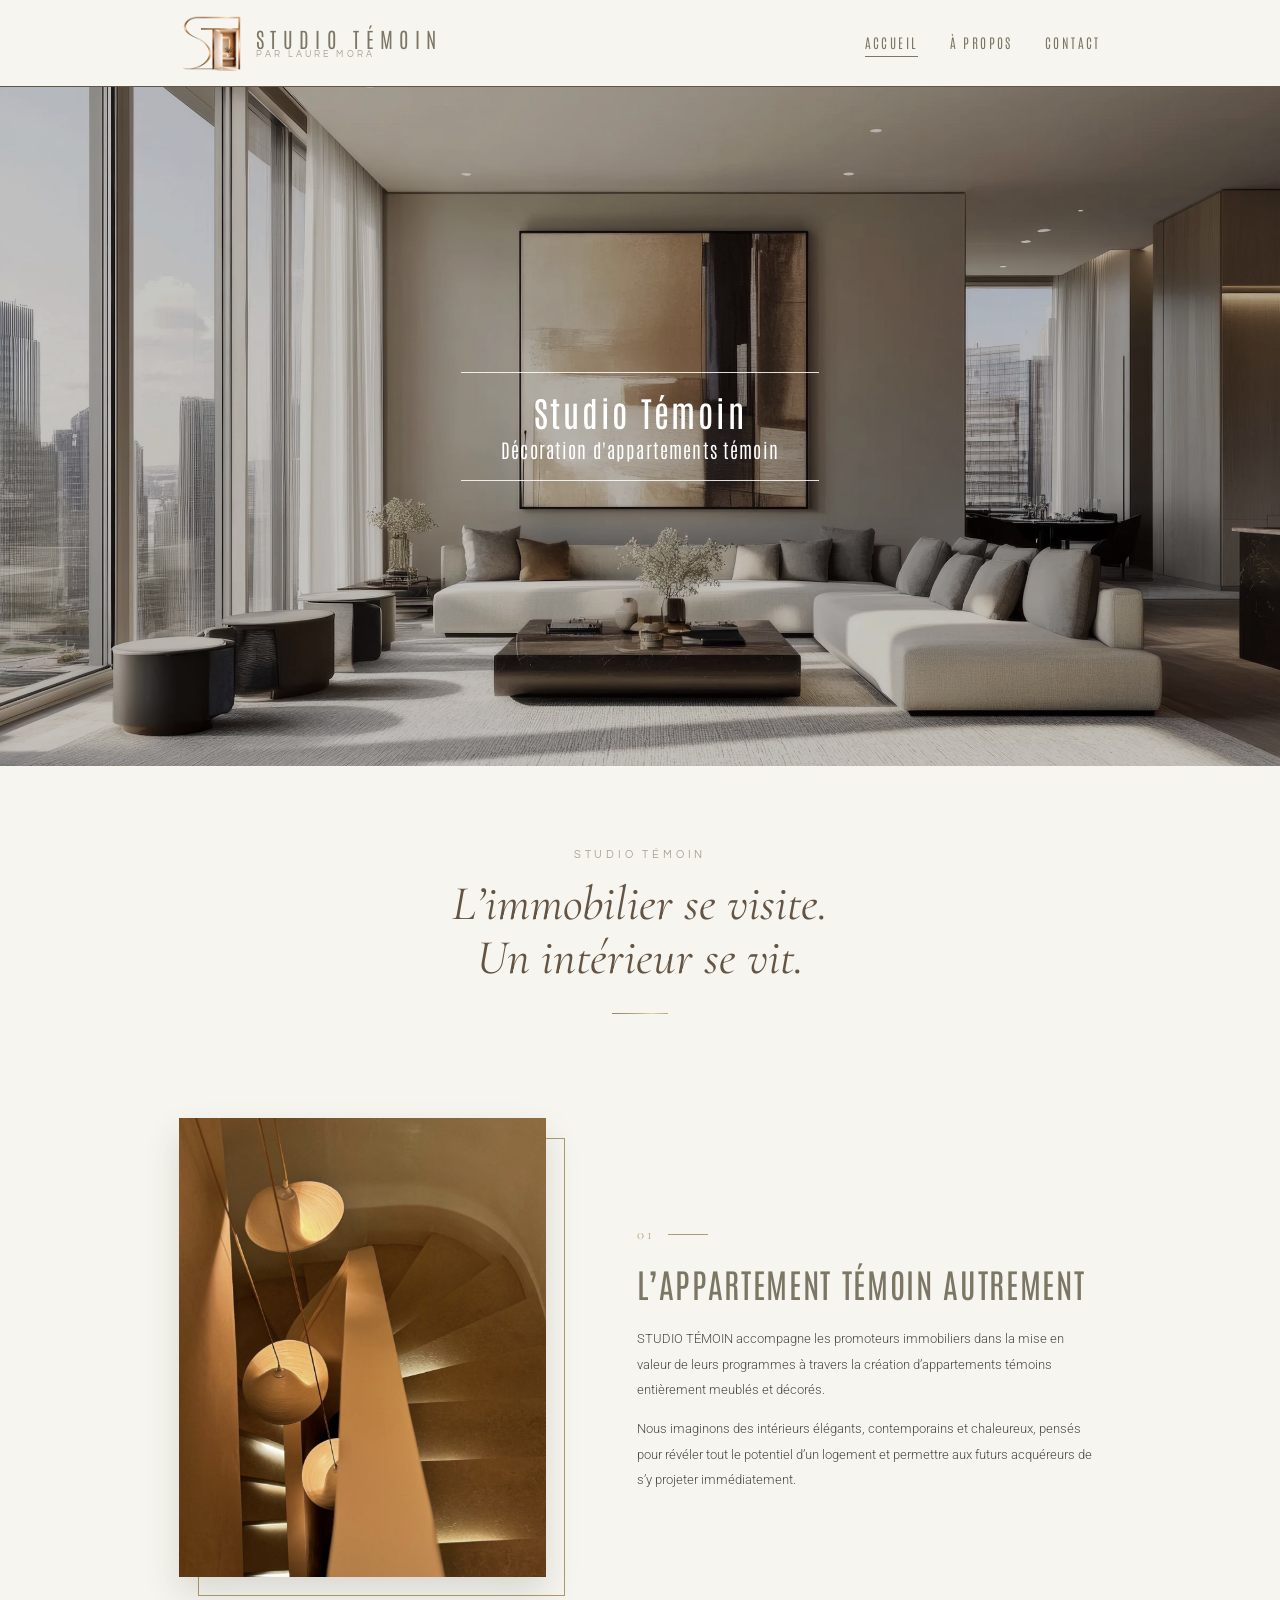
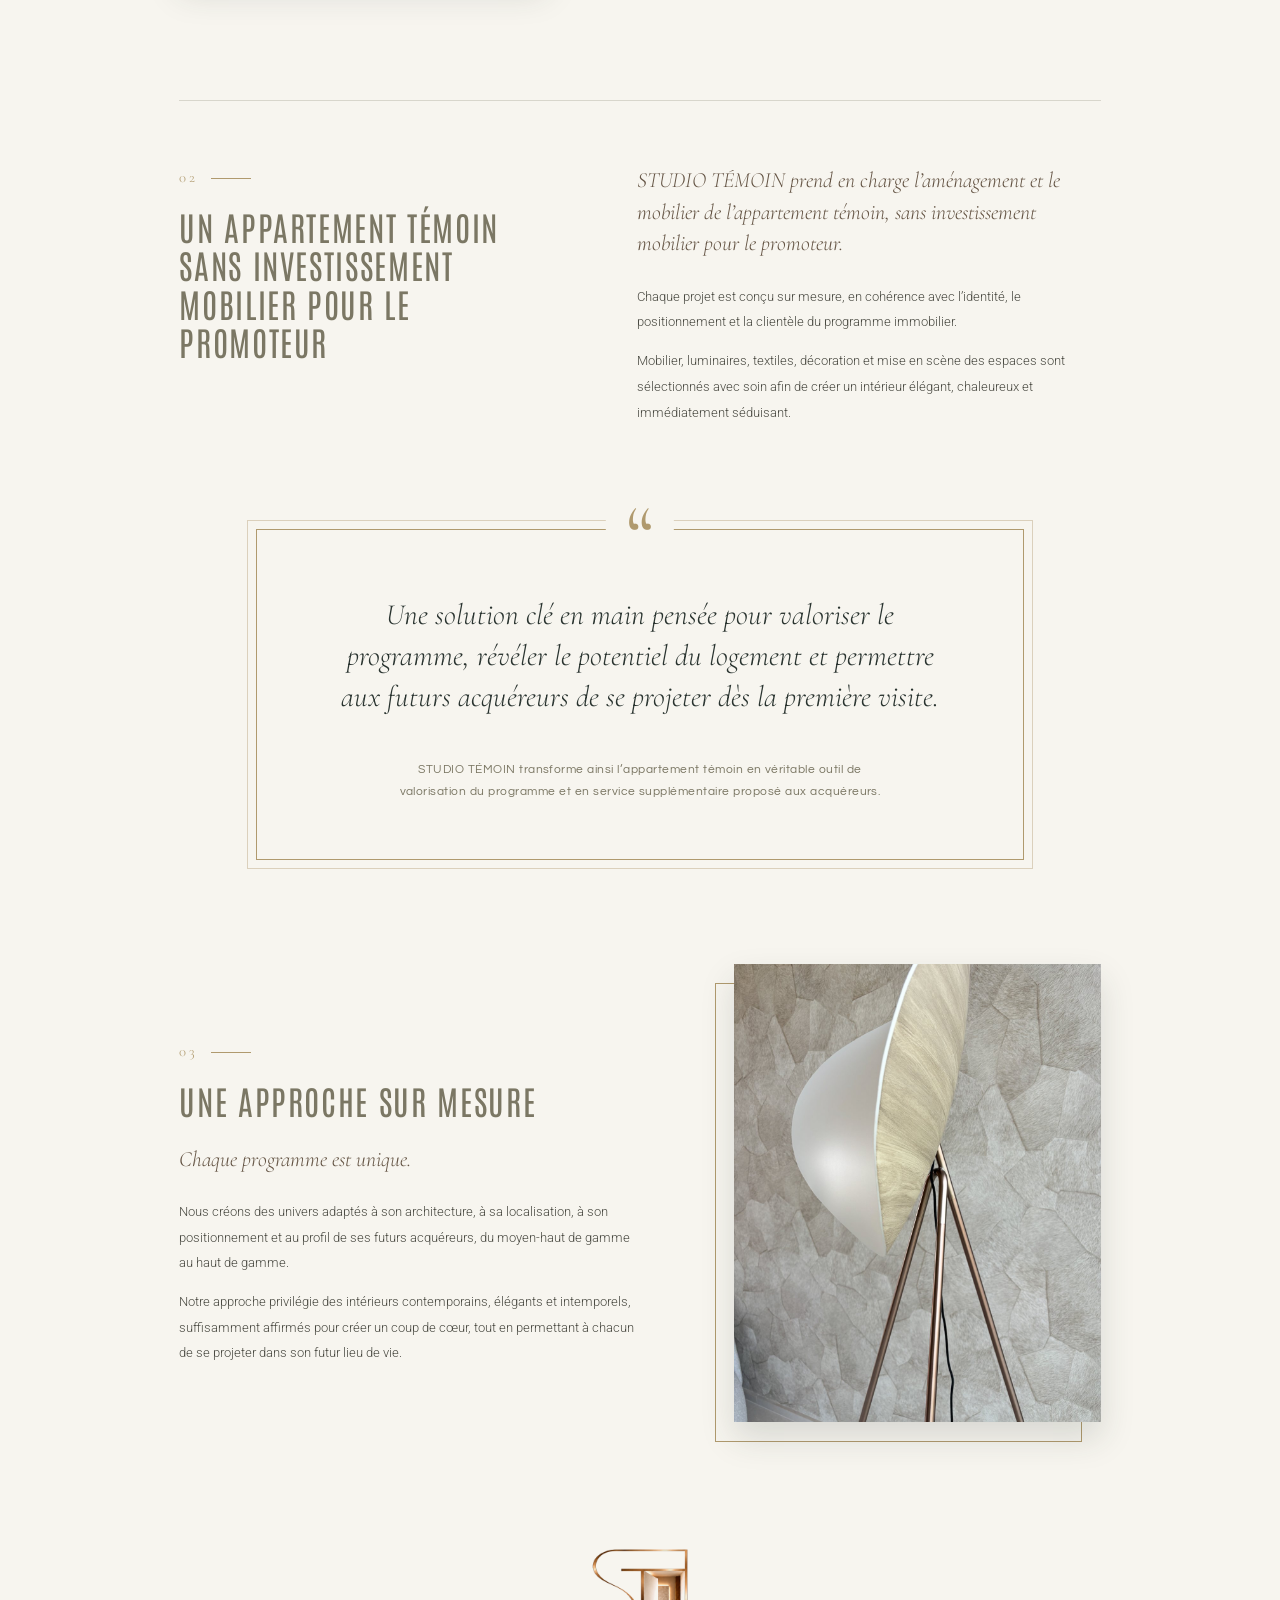
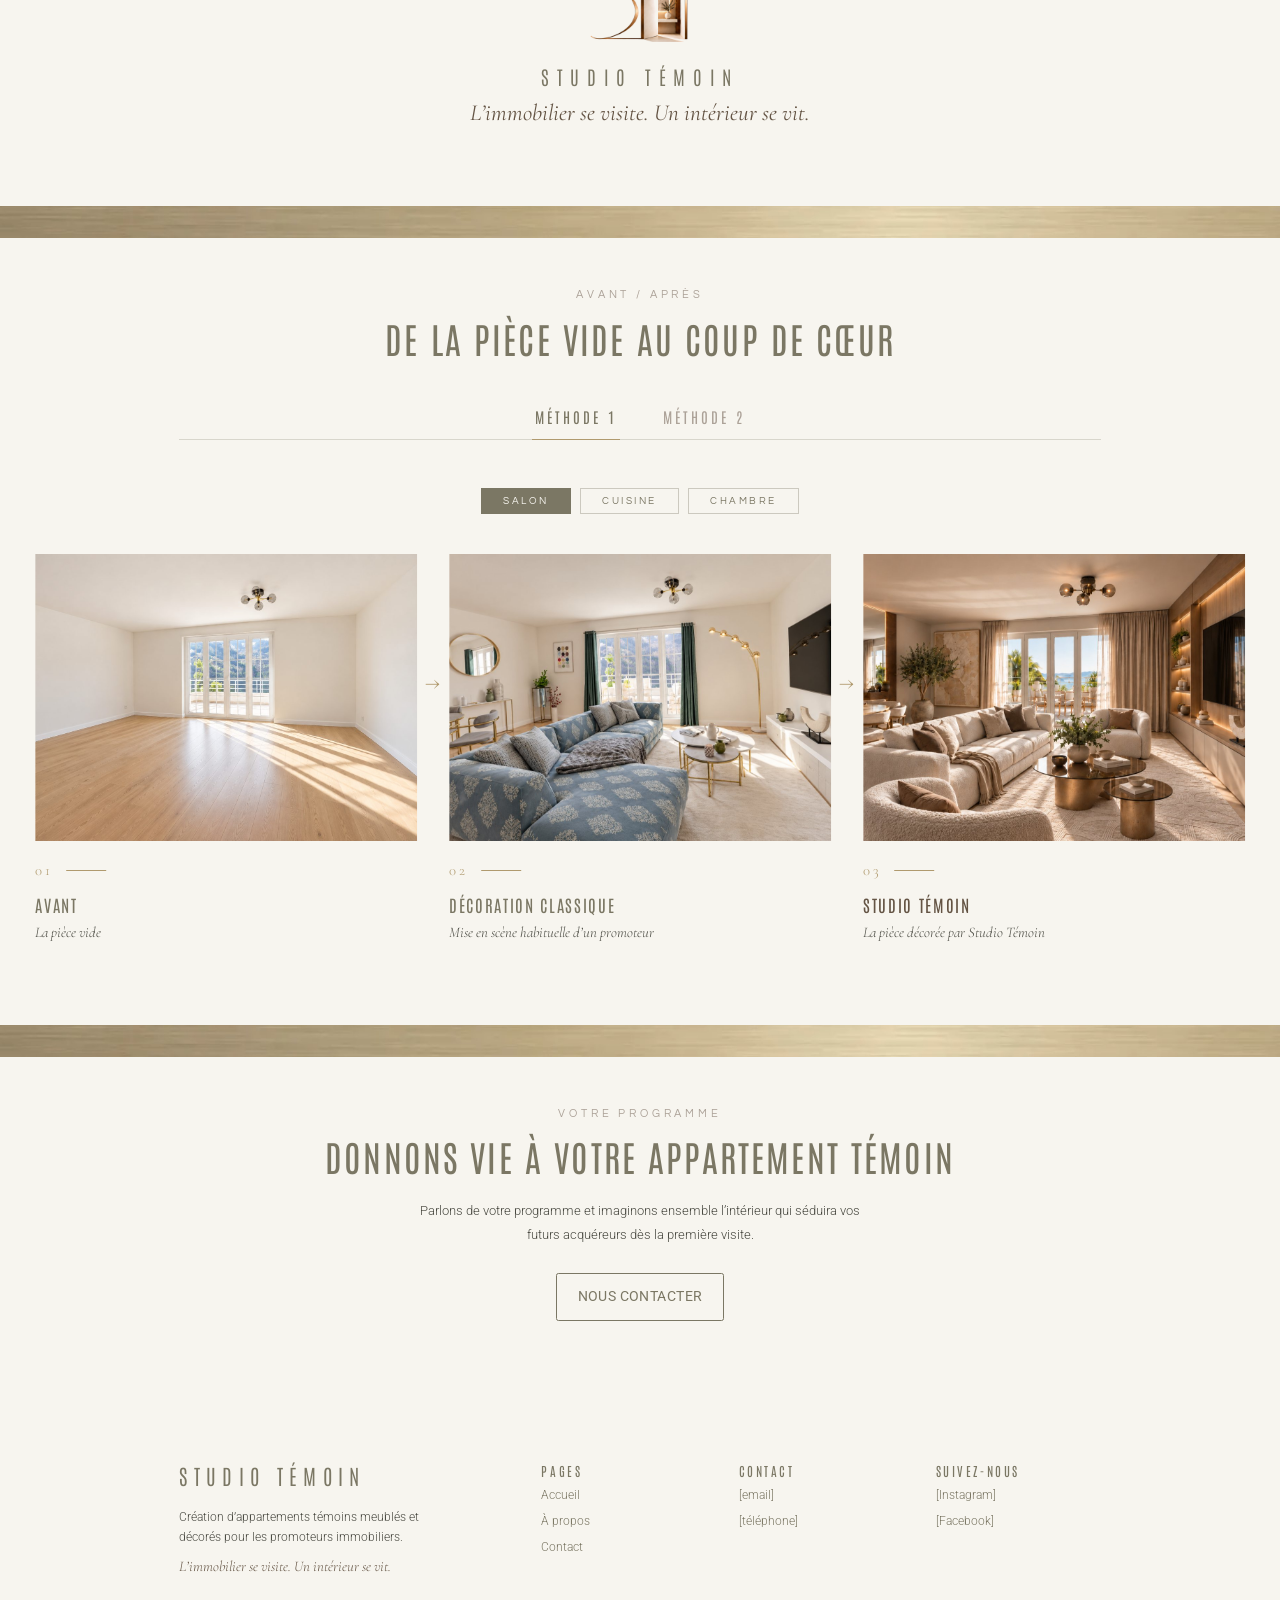
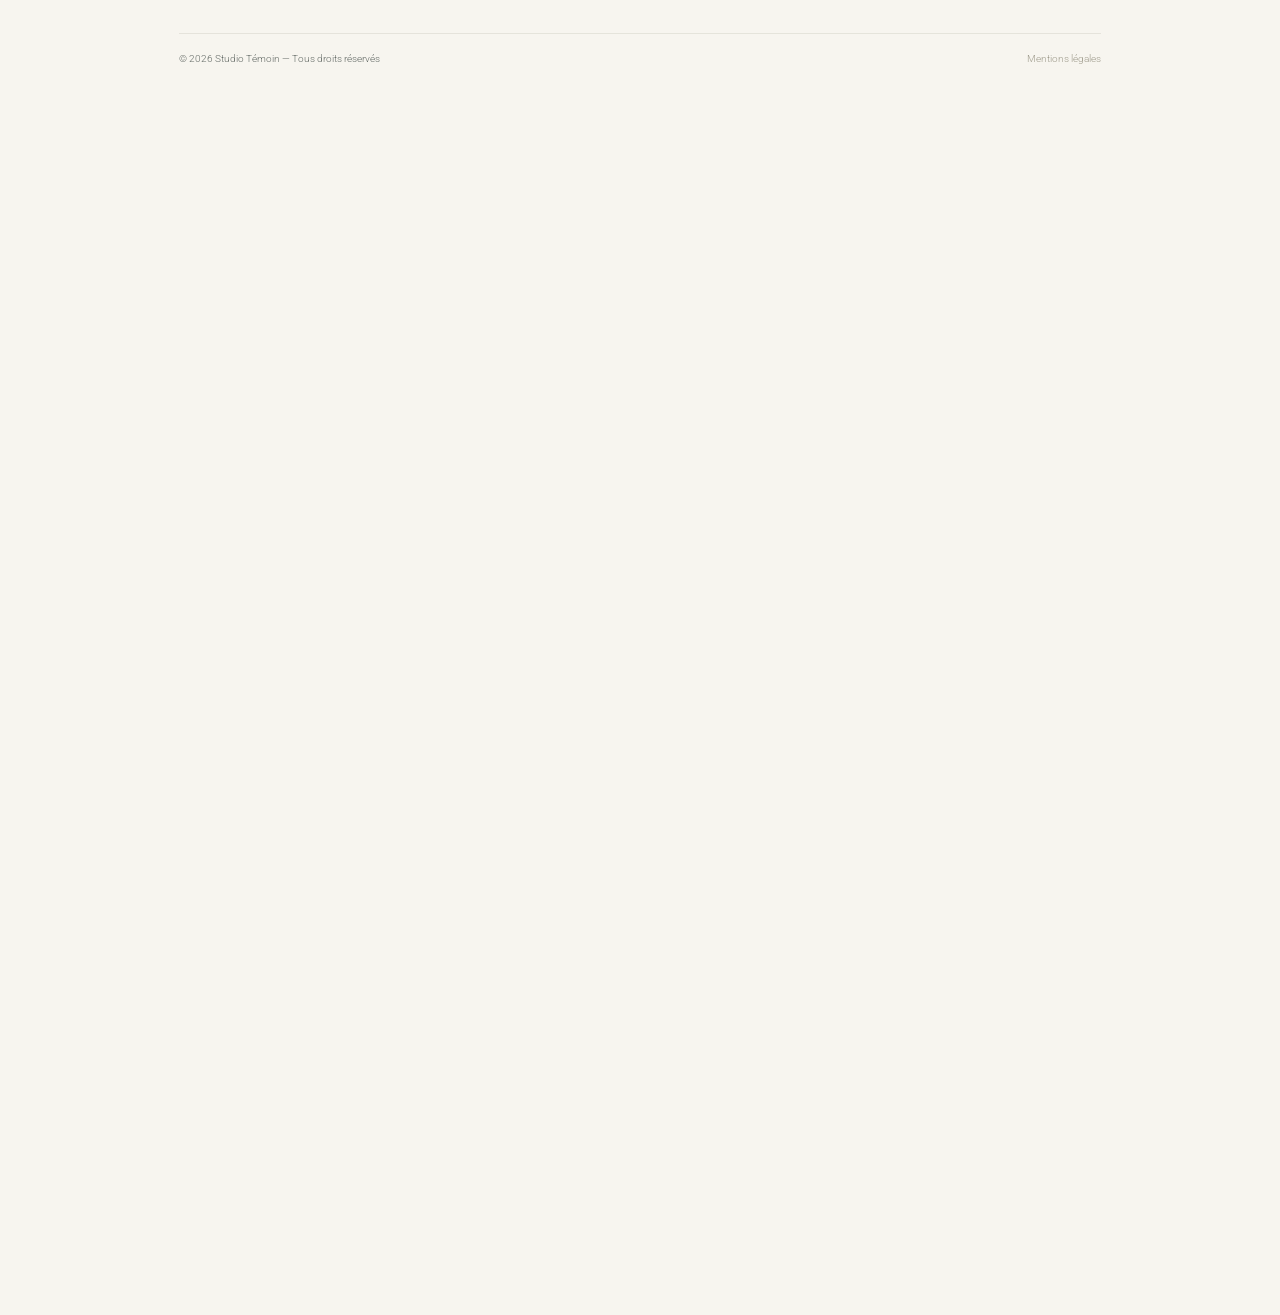
==== index.html @ 62a62058 "page accueil" ====
<!DOCTYPE html>
<html lang="fr">

<head>
  <meta charset="UTF-8">
  <meta name="viewport" content="width=device-width, initial-scale=1.0">
  <title>Studio Témoin</title>
  <meta name="description" content="[À compléter]">
  <link rel="preconnect" href="https://fonts.googleapis.com">
  <link rel="preconnect" href="https://fonts.gstatic.com" crossorigin>
  <link
    href="https://fonts.googleapis.com/css2?family=Antonio:wght@300;400;600&family=Cormorant+Garamond:ital,wght@0,400;0,500;1,400;1,500&family=Questrial&family=Roboto:wght@300;400;500&display=swap"
    rel="stylesheet">
  <link rel="icon" type="image/png" href="images/favicon.png">
  <link rel="stylesheet" href="css/style.css">
</head>

<body>

  <header class="site-header">
    <div class="container">
      <a href="index.html" class="logo">
        <img src="images/logo-monogramme.png" alt="" width="300" height="256">
        <span>Studio Témoin<small>par Laure Mora</small></span>
      </a>

      <button class="nav-toggle" aria-label="Ouvrir le menu" aria-expanded="false" aria-controls="nav">
        <span></span><span></span><span></span>
      </button>

      <nav class="nav" id="nav">
        <ul>
          <li><a href="index.html" aria-current="page">Accueil</a></li>
          <li><a href="a-propos.html">À propos</a></li>
          <li><a href="contact.html">Contact</a></li>
        </ul>
      </nav>
    </div>
  </header>

  <main>

    <!-- CARROUSEL -->
    <section class="slider" aria-label="Réalisations">
      <div class="slider-slides">
        <img class="slide is-active" src="images/carrousel-1.jpg" alt="">
        <img class="slide" src="images/carrousel-2.jpg" alt="">
        <img class="slide" src="images/carrousel-3.jpg" alt="">
      </div>
      <div class="slider-text">
        <h1>Studio Témoin</h1>
        <p>Décoration d'appartements témoin</p>
      </div>
    </section>

    <!-- PRÉSENTATION DU STUDIO -->
    <section class="section presentation">
      <div class="container">

        <!-- Ouverture -->
        <header class="pres-opening">
          <span class="eyebrow">Studio Témoin</span>
          <p class="pres-tagline">L’immobilier se visite.<br>Un intérieur se vit.</p>
          <span class="divider" aria-hidden="true"></span>
        </header>

        <!-- 01 -->
        <article class="pres-block pres-block--media">
          <figure class="framed">
            <img src="images/escalier.jpg" alt="Cage d’escalier aux suspensions lumineuses" width="1146" height="1540" loading="lazy">
          </figure>
          <div class="pres-text">
            <span class="pres-num">01</span>
            <h2>L’appartement témoin autrement</h2>
            <p>STUDIO TÉMOIN accompagne les promoteurs immobiliers dans la mise en valeur de leurs programmes à travers la création d’appartements témoins entièrement meublés et décorés.</p>
            <p>Nous imaginons des intérieurs élégants, contemporains et chaleureux, pensés pour révéler tout le potentiel d’un logement et permettre aux futurs acquéreurs de s’y projeter immédiatement.</p>
          </div>
        </article>

        <!-- 02 -->
        <article class="pres-block pres-block--ruled">
          <div class="pres-head">
            <span class="pres-num">02</span>
            <h2>Un appartement témoin sans investissement mobilier pour le promoteur</h2>
          </div>
          <div class="pres-text">
            <p class="pres-lead">STUDIO TÉMOIN prend en charge l’aménagement et le mobilier de l’appartement témoin, sans investissement mobilier pour le promoteur.</p>
            <p>Chaque projet est conçu sur mesure, en cohérence avec l’identité, le positionnement et la clientèle du programme immobilier.</p>
            <p>Mobilier, luminaires, textiles, décoration et mise en scène des espaces sont sélectionnés avec soin afin de créer un intérieur élégant, chaleureux et immédiatement séduisant.</p>
          </div>
        </article>

        <!-- Citation -->
        <blockquote class="pres-quote">
          <p class="pres-quote-main">Une solution clé en main pensée pour valoriser le programme, révéler le potentiel du logement et permettre aux futurs acquéreurs de se projeter dès la première visite.</p>
          <p class="pres-quote-sub">STUDIO TÉMOIN transforme ainsi l’appartement témoin en véritable outil de valorisation du programme et en service supplémentaire proposé aux acquéreurs.</p>
        </blockquote>

        <!-- 03 -->
        <article class="pres-block pres-block--media pres-block--reverse">
          <figure class="framed">
            <img src="images/lampadaire.jpg" alt="Lampadaire design devant un mur texturé" width="1156" height="1546" loading="lazy">
          </figure>
          <div class="pres-text">
            <span class="pres-num">03</span>
            <h2>Une approche sur mesure</h2>
            <p class="pres-lead">Chaque programme est unique.</p>
            <p>Nous créons des univers adaptés à son architecture, à sa localisation, à son positionnement et au profil de ses futurs acquéreurs, du moyen-haut de gamme au haut de gamme.</p>
            <p>Notre approche privilégie des intérieurs contemporains, élégants et intemporels, suffisamment affirmés pour créer un coup de cœur, tout en permettant à chacun de se projeter dans son futur lieu de vie.</p>
          </div>
        </article>

        <!-- Signature -->
        <footer class="pres-signature">
          <img src="images/logo-monogramme.png" alt="" width="300" height="256">
          <p class="pres-signature-name">Studio Témoin</p>
          <p class="pres-tagline pres-tagline--small">L’immobilier se visite. Un intérieur se vit.</p>
        </footer>

      </div>
    </section>

    <!-- AVANT / APRÈS — 2 méthodes à comparer (onglets temporaires) -->
    <section class="section">
      <div class="container">
        <div class="section-head">
          <span class="eyebrow">Avant / Après</span>
          <h2>De la pièce vide au coup de cœur</h2>
        </div>

        <div class="tabs" role="tablist" aria-label="Choix de la présentation">
          <button class="tab is-active" role="tab" id="tab-1" aria-controls="panel-1" aria-selected="true">Méthode 1</button>
          <button class="tab" role="tab" id="tab-2" aria-controls="panel-2" aria-selected="false" tabindex="-1">Méthode 2</button>
        </div>

        <div class="tab-panel" role="tabpanel" id="panel-1" aria-labelledby="tab-1">
          <div class="rooms" role="tablist" aria-label="Choix de la pièce">
            <button class="room is-active" role="tab" aria-selected="true" aria-controls="room-salon">Salon</button>
            <button class="room" role="tab" aria-selected="false" aria-controls="room-cuisine" tabindex="-1">Cuisine</button>
            <button class="room" role="tab" aria-selected="false" aria-controls="room-chambre" tabindex="-1">Chambre</button>
          </div>

          <div class="room-panel" role="tabpanel" id="room-salon">
            <div class="compare">
              <figure class="compare-step">
                <div class="compare-media">
                  <img src="images/salon-1-vide.jpg" alt="Salon — la pièce vide" loading="lazy">
                </div>
                <figcaption>
                  <span class="pres-num">01</span>
                  <strong>Avant</strong>
                  <span>La pièce vide</span>
                </figcaption>
              </figure>
              <figure class="compare-step">
                <div class="compare-media">
                  <img src="images/salon-2-promoteur.jpg" alt="Salon — mise en scène habituelle d’un promoteur" loading="lazy">
                </div>
                <figcaption>
                  <span class="pres-num">02</span>
                  <strong>Décoration classique</strong>
                  <span>Mise en scène habituelle d’un promoteur</span>
                </figcaption>
              </figure>
              <figure class="compare-step compare-step--highlight">
                <div class="compare-media">
                  <img src="images/salon-3-studio-temoin.jpg" alt="Salon — la pièce décorée par studio témoin" loading="lazy">
                </div>
                <figcaption>
                  <span class="pres-num">03</span>
                  <strong>Studio Témoin</strong>
                  <span>La pièce décorée par Studio Témoin</span>
                </figcaption>
              </figure>
            </div>
          </div>
          <div class="room-panel" role="tabpanel" id="room-cuisine" hidden>
            <div class="compare">
              <figure class="compare-step">
                <div class="compare-media">
                  <img src="images/cuisine-1-vide.jpg" alt="Cuisine — la pièce vide" loading="lazy">
                </div>
                <figcaption>
                  <span class="pres-num">01</span>
                  <strong>Avant</strong>
                  <span>La pièce vide</span>
                </figcaption>
              </figure>
              <figure class="compare-step">
                <div class="compare-media">
                  <img src="images/cuisine-2-promoteur.jpg" alt="Cuisine — mise en scène habituelle d’un promoteur" loading="lazy">
                </div>
                <figcaption>
                  <span class="pres-num">02</span>
                  <strong>Décoration classique</strong>
                  <span>Mise en scène habituelle d’un promoteur</span>
                </figcaption>
              </figure>
              <figure class="compare-step compare-step--highlight">
                <div class="compare-media">
                  <img src="images/cuisine-3-studio-temoin.jpg" alt="Cuisine — la pièce décorée par studio témoin" loading="lazy">
                </div>
                <figcaption>
                  <span class="pres-num">03</span>
                  <strong>Studio Témoin</strong>
                  <span>La pièce décorée par Studio Témoin</span>
                </figcaption>
              </figure>
            </div>
          </div>
          <div class="room-panel" role="tabpanel" id="room-chambre" hidden>
            <div class="compare compare--portrait">
              <figure class="compare-step">
                <div class="compare-media">
                  <img src="images/chambre-1-vide.jpg" alt="Chambre — la pièce vide" loading="lazy">
                </div>
                <figcaption>
                  <span class="pres-num">01</span>
                  <strong>Avant</strong>
                  <span>La pièce vide</span>
                </figcaption>
              </figure>
              <figure class="compare-step">
                <div class="compare-media">
                  <img src="images/chambre-2-promoteur.jpg" alt="Chambre — mise en scène habituelle d’un promoteur" loading="lazy">
                </div>
                <figcaption>
                  <span class="pres-num">02</span>
                  <strong>Décoration classique</strong>
                  <span>Mise en scène habituelle d’un promoteur</span>
                </figcaption>
              </figure>
              <figure class="compare-step compare-step--highlight">
                <div class="compare-media">
                  <img src="images/chambre-3-studio-temoin.jpg" alt="Chambre — la pièce décorée par studio témoin" loading="lazy">
                </div>
                <figcaption>
                  <span class="pres-num">03</span>
                  <strong>Studio Témoin</strong>
                  <span>La pièce décorée par Studio Témoin</span>
                </figcaption>
              </figure>
            </div>
          </div>
        </div>
        <div class="tab-panel" role="tabpanel" id="panel-2" aria-labelledby="tab-2" hidden>
          <div class="rooms" role="tablist" aria-label="Choix de la pièce">
            <button class="room is-active" role="tab" aria-selected="true" aria-controls="room2-salon">Salon</button>
            <button class="room" role="tab" aria-selected="false" aria-controls="room2-cuisine" tabindex="-1">Cuisine</button>
            <button class="room" role="tab" aria-selected="false" aria-controls="room2-chambre" tabindex="-1">Chambre</button>
          </div>

          <div class="room-panel" role="tabpanel" id="room2-salon">
            <div class="reveal" style="--pos: 100%">
              <img class="reveal-after" src="images/salon-3-studio-temoin.jpg" alt="Salon décoré par Studio Témoin" loading="lazy">
              <img class="reveal-before" src="images/salon-2-promoteur.jpg" alt="Salon en décoration classique de promoteur" loading="lazy">
              <span class="reveal-label reveal-label--before">Décoration classique</span>
              <span class="reveal-label reveal-label--after">Studio Témoin</span>
              <span class="reveal-handle" aria-hidden="true"></span>
              <input class="reveal-range" type="range" min="0" max="100" value="100" aria-label="Comparer la décoration classique et Studio Témoin (salon)">
            </div>
          </div>
          <div class="room-panel" role="tabpanel" id="room2-cuisine" hidden>
            <div class="reveal" style="--pos: 100%">
              <img class="reveal-after" src="images/cuisine-3-studio-temoin.jpg" alt="Cuisine décoré par Studio Témoin" loading="lazy">
              <img class="reveal-before" src="images/cuisine-2-promoteur.jpg" alt="Cuisine en décoration classique de promoteur" loading="lazy">
              <span class="reveal-label reveal-label--before">Décoration classique</span>
              <span class="reveal-label reveal-label--after">Studio Témoin</span>
              <span class="reveal-handle" aria-hidden="true"></span>
              <input class="reveal-range" type="range" min="0" max="100" value="100" aria-label="Comparer la décoration classique et Studio Témoin (cuisine)">
            </div>
          </div>
          <div class="room-panel" role="tabpanel" id="room2-chambre" hidden>
            <div class="reveal" style="--pos: 100%">
              <img class="reveal-after" src="images/chambre-3-studio-temoin.jpg" alt="Chambre décoré par Studio Témoin" loading="lazy">
              <img class="reveal-before" src="images/chambre-2-promoteur.jpg" alt="Chambre en décoration classique de promoteur" loading="lazy">
              <span class="reveal-label reveal-label--before">Décoration classique</span>
              <span class="reveal-label reveal-label--after">Studio Témoin</span>
              <span class="reveal-handle" aria-hidden="true"></span>
              <input class="reveal-range" type="range" min="0" max="100" value="100" aria-label="Comparer la décoration classique et Studio Témoin (chambre)">
            </div>
          </div>

          <p class="reveal-hint">Faites glisser pour comparer</p>
        </div>
      </div>
    </section>

    <!-- APPEL À L'ACTION -->
    <section class="section">
      <div class="container center">
        <span class="eyebrow">Votre programme</span>
        <h2>Donnons vie à votre appartement témoin</h2>
        <p class="cta-text">Parlons de votre programme et imaginons ensemble l’intérieur qui séduira vos futurs acquéreurs dès la première visite.</p>
        <a href="contact.html" class="btn-gold">Nous contacter</a>
      </div>
    </section>
  </main>

  <footer class="site-footer">
    <div class="container">
      <div class="footer-grid">
        <div>
          <a href="index.html" class="logo">Studio Témoin</a>
          <p class="footer-about">Création d’appartements témoins meublés et décorés pour les promoteurs immobiliers.</p>
          <p class="footer-tagline">L’immobilier se visite. Un intérieur se vit.</p>
        </div>
        <div>
          <h4>Pages</h4>
          <ul>
            <li><a href="index.html">Accueil</a></li>
            <li><a href="a-propos.html">À propos</a></li>
            <li><a href="contact.html">Contact</a></li>
          </ul>
        </div>
        <div>
          <h4>Contact</h4>
          <ul>
            <li><a href="mailto:contact@exemple.fr">[email]</a></li>
            <li><a href="tel:+33600000000">[téléphone]</a></li>
          </ul>
        </div>
        <div>
          <h4>Suivez-nous</h4>
          <ul>
            <li><a href="#">[Instagram]</a></li>
            <li><a href="#">[Facebook]</a></li>
          </ul>
        </div>
      </div>
      <div class="footer-bottom">
        <span>© <span id="year"></span> Studio Témoin — Tous droits réservés</span>
        <a href="#">Mentions légales</a>
      </div>
    </div>
  </footer>

  <script src="js/main.js"></script>
</body>

</html>
---- css/style.css ----
/* ==========================================================================
   Studio Témoin — feuille de style principale
   Palette et typographies inspirées de lauremora.fr
   ========================================================================== */

:root {
  /* Couleurs */
  --olive: #7B7764;        /* couleur principale (titres, boutons, liens) */
  --olive-light: #ACA298;  /* textes secondaires */
  --brown: #645444;        /* accent chaud */
  --dark: #29332F;         /* textes foncés / footer */
  --cream: #F7F5EF;        /* fond de tout le site */
  --cream-light: #FBF9ED;  /* textes sur fond foncé */
  --gold: #B09A6E;         /* or des filets et numéros */
  --white: #FFFFFF;

  /* Typographies */
  --font-title: "Antonio", sans-serif;
  --font-accent: "Questrial", sans-serif;
  --font-serif: "Cormorant Garamond", serif;
  --font-text: "Roboto", sans-serif;

  /* Mise en page */
  --container: 1200px;
  --gutter: 24px;
  --header-h: 108px;
  --section-pad: 100px;

  /* Bande or de séparation entre les parties */
  --band-h: 40px;
  --line: #615546;         /* trait fin sous le header */
  --band: url("../images/bande-or.jpg");
}

*,
*::before,
*::after { box-sizing: border-box; }

/* Tout le site est affiché à 80 % sur ordinateur (comme un zoom navigateur à 80 %).
   Les unités vw/vh sont divisées par --zoom pour rester calées sur la vraie taille de l'écran. */
:root { --zoom: .8; }
@media (max-width: 900px) { :root { --zoom: 1; } }

html { zoom: var(--zoom); scroll-behavior: smooth; overflow-x: clip; }

body {
  margin: 0;
  background: var(--cream);
  color: var(--dark);
  font-family: var(--font-text);
  font-weight: 300;
  font-size: 1rem;
  line-height: 1.7;
}

img { max-width: 100%; display: block; }

a { color: var(--olive); text-decoration: none; transition: color .2s; }
a:hover { color: var(--brown); }

h1, h2, h3, h4 {
  font-family: var(--font-title);
  font-weight: 400;
  text-transform: uppercase;
  color: var(--olive);
  line-height: 1.15;
  margin: 0 0 .6em;
}
h1 { font-size: clamp(2.4rem, calc(6vw / var(--zoom)), 4.5rem); letter-spacing: .12em; }
h2 { font-size: clamp(1.8rem, calc(4vw / var(--zoom)), 2.8rem); letter-spacing: .06em; }
h3 { font-size: 1.4rem; letter-spacing: .05em; }

p { margin: 0 0 1em; }

.container {
  width: 100%;
  max-width: var(--container);
  margin: 0 auto;
  padding: 0 var(--gutter);
}

/* Petit sur-titre en capitales espacées */
.eyebrow {
  display: block;
  font-family: var(--font-accent);
  font-size: .85rem;
  text-transform: uppercase;
  letter-spacing: .35em;
  color: var(--olive-light);
  margin-bottom: 1rem;
}

/* Emplacement à remplir */
.placeholder {
  color: var(--olive-light);
  font-style: italic;
}

/* ---------- Boutons ---------- */
.btn {
  display: inline-block;
  padding: 14px 34px;
  border: 1px solid var(--olive);
  background: var(--olive);
  color: var(--cream);
  font-family: var(--font-title);
  font-size: .95rem;
  text-transform: uppercase;
  letter-spacing: .2em;
  cursor: pointer;
  transition: background .25s, color .25s;
}
.btn:hover { background: transparent; color: var(--olive); }

.btn--outline { background: transparent; color: var(--olive); }
.btn--outline:hover { background: var(--olive); color: var(--cream); }

/* Bouton contour → or brossé au survol (texture qui glisse vers la droite) */
.btn-gold {
  position: relative;
  display: inline-block;
  overflow: hidden;
  isolation: isolate;
  padding: 14px 26px;
  border: 1px solid var(--olive);
  border-radius: 3px;
  font-family: var(--font-text);
  font-weight: 400;
  font-size: 1.1rem;
  text-transform: uppercase;
  letter-spacing: .03em;
  color: var(--olive);
  transition: color .6s ease, border-color .6s ease;
}
.btn-gold::before {
  content: "";
  position: absolute;
  inset: 0;
  z-index: -1;
  background: var(--band) 0% 50% / 250% 100% no-repeat;
  opacity: 0;
  transition: opacity .6s ease, background-position 1.4s ease;
}
.btn-gold:hover,
.btn-gold:focus-visible {
  color: var(--white);
  border-color: transparent;
}
.btn-gold:hover::before,
.btn-gold:focus-visible::before {
  opacity: 1;
  background-position: 45% 50%;
}

/* ---------- En-tête ---------- */
.site-header {
  position: sticky;
  top: 0;
  z-index: 100;
  background: var(--cream);
  border-bottom: 1px solid var(--line);
}
.site-header .container {
  height: var(--header-h);
  display: flex;
  align-items: center;
  justify-content: space-between;
}

.logo {
  font-family: var(--font-title);
  font-size: 1.65rem;
  text-transform: uppercase;
  letter-spacing: .3em;
  color: var(--olive);
  line-height: 1.1;
}
.logo small {
  display: block;
  font-family: var(--font-accent);
  font-size: .68rem;
  letter-spacing: .35em;
  color: var(--olive-light);
}

.site-header .logo {
  display: flex;
  align-items: center;
  gap: 14px;
}
.site-header .logo img {
  height: 70px;
  width: auto;
}

.nav ul {
  display: flex;
  gap: 40px;
  list-style: none;
  margin: 0;
  padding: 0;
}
.nav a {
  font-family: var(--font-title);
  font-size: 1.05rem;
  text-transform: uppercase;
  letter-spacing: .18em;
  color: var(--olive);
  padding: 6px 0;
  border-bottom: 1px solid transparent;
}
.nav a:hover,
.nav a[aria-current="page"] { border-bottom-color: var(--olive); }

.nav-toggle {
  display: none;
  background: none;
  border: 0;
  padding: 8px;
  cursor: pointer;
}
.nav-toggle span {
  display: block;
  width: 26px;
  height: 1px;
  background: var(--olive);
  margin: 7px 0;
  transition: transform .25s, opacity .25s;
}

/* ---------- Sections ---------- */
.section { padding: var(--section-pad) 0; }

/* Bande or entre les parties (la première est séparée du header par un trait fin) */
main > section + section {
  background: var(--band) top / 100% var(--band-h) no-repeat;
  padding-top: calc(var(--section-pad) + var(--band-h));
}
/* Pas de bande or juste sous le carrousel */
main > .slider + section {
  background: none;
  padding-top: var(--section-pad);
}

.section-head {
  text-align: center;
  max-width: 720px;
  margin: 0 auto 60px;
}

/* Bandeau d'en-tête de page (hero) */
.hero {
  min-height: calc(calc(90vh / var(--zoom)) - var(--header-h));
  display: flex;
  align-items: center;
  text-align: center;
  position: relative;
}
.hero--small { min-height: calc(40vh / var(--zoom)); }
.hero .container { position: relative; }
.hero p { max-width: 640px; margin: 0 auto 2rem; }

/* Carrousel plein écran (page d'accueil) */
.slider {
  position: relative;
  /* ~53 % de la largeur, comme lauremora.fr, sans jamais remplir tout l'écran */
  height: min(calc(53vw / var(--zoom)), calc(calc(100vh / var(--zoom)) - var(--header-h) - 60px));
  min-height: 420px;
  overflow: hidden;
  display: flex;
  align-items: center;
  justify-content: center;
}
.slider-slides { position: absolute; inset: 0; }
.slide {
  position: absolute;
  inset: 0;
  width: 100%;
  height: 100%;
  object-fit: cover;
  opacity: 0;
  transition: opacity 1.5s ease-in-out;
}
.slide.is-active { opacity: 1; }
/* Léger voile pour garder le texte blanc lisible sur les photos claires */
.slider::after {
  content: "";
  position: absolute;
  inset: 0;
  background: rgba(0, 0, 0, .22);
}

.slider-text {
  position: relative;
  z-index: 1;
  text-align: center;
  color: var(--white);
  padding: 24px 50px;
  border-top: 1px solid rgba(255, 255, 255, .85);
  border-bottom: 1px solid rgba(255, 255, 255, .85);
  max-width: calc(100% - 2 * var(--gutter));
}
.slider-text h1 {
  font-family: var(--font-title);
  font-size: clamp(1.8rem, calc(3.4vw / var(--zoom)), 2.7rem);
  text-transform: none;
  letter-spacing: .08em;
  line-height: 1.1;
  color: var(--white);
  margin: 0 0 .2em;
}
.slider-text p {
  font-family: var(--font-title);
  font-size: clamp(1rem, calc(1.8vw / var(--zoom)), 1.5rem);
  letter-spacing: .06em;
  line-height: 1.2;
  margin: 0;
}

/* Zone image à remplacer */
.img-placeholder {
  background: var(--olive-light);
  opacity: .35;
  aspect-ratio: 4 / 5;
  width: 100%;
}

/* Deux colonnes texte / image */
.split {
  display: grid;
  grid-template-columns: 1fr 1fr;
  gap: 80px;
  align-items: center;
}
.split--reverse > :first-child { order: 2; }

/* Grille de cartes */
.grid-3 {
  display: grid;
  grid-template-columns: repeat(3, 1fr);
  gap: 40px;
}
.card { text-align: center; }
.card .img-placeholder { aspect-ratio: 3 / 4; margin-bottom: 24px; }

.center { text-align: center; }
.cta-text {
  max-width: 560px;
  margin: 0 auto 2rem;
  font-size: 1.05rem;
  line-height: 1.8;
  color: #4a4a42;
}
.mt { margin-top: 50px; }

/* ---------- Présentation du studio (accueil) ---------- */
.presentation .container > * + * { margin-top: 130px; }

/* Petit trait or décoratif */
.divider {
  display: block;
  width: 70px;
  height: 2px;
  margin: 36px auto 0;
  background: var(--band) center / cover;
}

.pres-opening { text-align: center; }
.pres-tagline {
  font-family: var(--font-serif);
  font-style: italic;
  font-weight: 400;
  font-size: clamp(2.2rem, calc(5vw / var(--zoom)), 3.8rem);
  line-height: 1.1;
  color: var(--brown);
  margin: 0;
}
.pres-tagline--small { font-size: clamp(1.4rem, calc(2.4vw / var(--zoom)), 1.8rem); }

/* Blocs numérotés */
.pres-block {
  display: grid;
  grid-template-columns: 5fr 6fr;
  gap: 90px;
  align-items: center;
}
.pres-block--reverse { grid-template-columns: 6fr 5fr; }
.pres-block--reverse .framed { order: 2; }
.pres-block--ruled {
  align-items: start;
  padding-top: 80px;
  border-top: 1px solid rgba(123, 119, 100, .25);
}

.pres-num {
  display: flex;
  align-items: center;
  gap: 16px;
  font-family: var(--font-serif);
  font-size: 1.15rem;
  letter-spacing: .2em;
  color: var(--gold);
  margin-bottom: 22px;
}
.pres-num::after {
  content: "";
  width: 50px;
  height: 1px;
  background: var(--gold);
}

.presentation h2 {
  font-size: clamp(1.9rem, calc(3.2vw / var(--zoom)), 2.6rem);
  letter-spacing: .05em;
  margin-bottom: .7em;
}

.pres-text p {
  font-size: 1.05rem;
  line-height: 1.9;
  color: #4a4a42;
}
.pres-text p:last-child { margin-bottom: 0; }
.pres-text .pres-lead {
  font-family: var(--font-serif);
  font-style: italic;
  font-size: clamp(1.4rem, calc(2.2vw / var(--zoom)), 1.7rem);
  line-height: 1.45;
  color: var(--brown);
  margin-bottom: 1.1em;
}

/* Photo avec cadre or décalé */
.framed {
  position: relative;
  margin: 0 24px 24px 0;
}
.framed::before {
  content: "";
  position: absolute;
  inset: 24px -24px -24px 24px;
  border: 1px solid var(--gold);
}
.framed img {
  position: relative;
  width: 100%;
  height: auto;
  aspect-ratio: 4 / 5;
  object-fit: cover;
  box-shadow: 0 20px 40px rgba(41, 51, 47, .15);
}
.pres-block--reverse .framed { margin: 0 0 24px 24px; }
.pres-block--reverse .framed::before { inset: 24px 24px -24px -24px; }

/* Citation encadrée */
.pres-quote {
  position: relative;
  max-width: 960px;
  margin-left: auto;
  margin-right: auto;
  padding: 80px 90px 70px;
  text-align: center;
  border: 1px solid var(--gold);
  outline: 1px solid rgba(176, 154, 110, .4);
  outline-offset: 10px;
}
.pres-quote::before {
  content: "“";
  position: absolute;
  top: -48px;
  left: 50%;
  transform: translateX(-50%);
  padding: 0 24px;
  background: var(--cream);
  font-family: var(--font-serif);
  font-size: 7rem;
  line-height: 1;
  color: var(--gold);
}
.pres-quote-main {
  font-family: var(--font-serif);
  font-style: italic;
  font-size: clamp(1.6rem, calc(2.8vw / var(--zoom)), 2.3rem);
  line-height: 1.4;
  color: var(--dark);
  margin-bottom: 1.4em;
}
.pres-quote-sub {
  font-family: var(--font-accent);
  font-size: .95rem;
  letter-spacing: .04em;
  line-height: 1.8;
  color: var(--olive);
  max-width: 640px;
  margin: 0 auto;
}

/* Signature */
.pres-signature { text-align: center; }
.pres-signature img {
  width: auto;
  height: 120px;
  margin: 0 auto 24px;
}
.pres-signature-name {
  font-family: var(--font-title);
  font-size: 1.5rem;
  text-transform: uppercase;
  letter-spacing: .4em;
  color: var(--olive);
  margin-bottom: .4em;
}

/* ---------- Onglets (Méthode 1 / Méthode 2) ---------- */
.tabs {
  display: flex;
  justify-content: center;
  gap: 50px;
  margin-bottom: 60px;
  border-bottom: 1px solid rgba(123, 119, 100, .25);
}
.tab {
  background: none;
  border: 0;
  border-bottom: 2px solid transparent;
  margin-bottom: -1px;
  padding: 0 4px 16px;
  font-family: var(--font-title);
  font-size: 1.15rem;
  text-transform: uppercase;
  letter-spacing: .2em;
  color: var(--olive-light);
  cursor: pointer;
  transition: color .2s, border-color .2s;
}
.tab:hover { color: var(--olive); }
.tab.is-active {
  color: var(--olive);
  border-bottom-color: var(--gold);
}
.tab-panel { min-height: 200px; }

/* ---------- Méthode 1 : vide → classique → Studio Témoin ---------- */
.rooms {
  display: flex;
  justify-content: center;
  gap: 12px;
  margin-bottom: 50px;
}
.room {
  background: none;
  border: 1px solid rgba(123, 119, 100, .35);
  padding: 9px 26px;
  font-family: var(--font-accent);
  font-size: .8rem;
  text-transform: uppercase;
  letter-spacing: .25em;
  color: var(--olive);
  cursor: pointer;
  transition: background .2s, color .2s, border-color .2s;
}
.room:hover { border-color: var(--olive); }
.room:focus,
.tab:focus { outline: none; }
.room:focus-visible,
.tab:focus-visible { outline: 1px solid var(--gold); outline-offset: 3px; }
.room.is-active {
  background: var(--olive);
  border-color: var(--olive);
  color: var(--cream);
}

.compare {
  display: grid;
  grid-template-columns: repeat(3, 1fr);
  gap: 40px;
  align-items: start;
  /* Plus large que le contenu de la page pour bien voir les photos */
  width: min(1680px, calc(calc(100vw / var(--zoom)) - 2 * var(--gutter) - 40px));
  margin-left: 50%;
  transform: translateX(-50%);
}
.compare-step { margin: 0; position: relative; }
/* Flèche or entre les étapes */
.compare-step + .compare-step::before {
  content: "→";
  position: absolute;
  left: -30px;
  top: calc(33% - 14px);
  font-family: var(--font-serif);
  font-size: 1.8rem;
  line-height: 1;
  color: var(--gold);
}
.compare-media { overflow: hidden; }
.compare-media img,
.compare-media .img-placeholder {
  width: 100%;
  aspect-ratio: 4 / 3;
  object-fit: cover;
  transition: transform .6s ease;
}
.compare-step:hover .compare-media img { transform: scale(1.04); }
/* Photos verticales (chambre) recadrées au même format, centrées sur le lit */
.compare--portrait .compare-media img { object-position: center 70%; }

.compare-step figcaption { padding-top: 22px; }
.compare-step figcaption .pres-num { margin-bottom: 10px; }
.compare-step figcaption strong {
  display: block;
  font-family: var(--font-title);
  font-weight: 400;
  font-size: 1.3rem;
  text-transform: uppercase;
  letter-spacing: .1em;
  color: var(--olive);
}
.compare-step figcaption > span:last-child {
  font-family: var(--font-serif);
  font-style: italic;
  font-size: 1.15rem;
  color: #4a4a42;
}

/* Étape Studio Témoin : même photo que les autres, seul le titre est mis en valeur */
.compare-step--highlight figcaption strong { color: var(--brown); }

/* ---------- Méthode 2 : la décoration classique se découvre ---------- */
.reveal {
  --pos: 100%;
  position: relative;
  max-width: 1100px;
  margin: 0 auto;
  aspect-ratio: 4 / 3;
  overflow: hidden;
  user-select: none;
  box-shadow: 0 24px 50px rgba(41, 51, 47, .18);
}
.reveal img {
  position: absolute;
  inset: 0;
  width: 100%;
  height: 100%;
  object-fit: cover;
}
#room2-chambre .reveal img { object-position: center 70%; }
/* La photo du promoteur est visible à gauche du curseur */
.reveal-before { clip-path: inset(0 calc(100% - var(--pos)) 0 0); }

.reveal-handle {
  position: absolute;
  top: 0;
  bottom: 0;
  left: var(--pos);
  width: 2px;
  margin-left: -1px;
  background: var(--cream);
  box-shadow: 0 0 12px rgba(0, 0, 0, .25);
  pointer-events: none;
}
.reveal-handle::after {
  content: "‹ ›";
  position: absolute;
  top: 50%;
  left: 50%;
  width: 54px;
  height: 54px;
  transform: translate(-50%, -50%);
  display: grid;
  place-items: center;
  border-radius: 50%;
  background: var(--cream);
  border: 1px solid var(--gold);
  font-family: var(--font-serif);
  font-size: 1.6rem;
  line-height: 1;
  color: var(--brown);
  box-shadow: 0 6px 18px rgba(0, 0, 0, .2);
}

.reveal-range {
  position: absolute;
  inset: 0;
  width: 100%;
  height: 100%;
  margin: 0;
  opacity: 0;
  cursor: ew-resize;
}

.reveal-label {
  position: absolute;
  top: 22px;
  padding: 8px 16px;
  background: rgba(247, 245, 239, .9);
  font-family: var(--font-accent);
  font-size: .72rem;
  text-transform: uppercase;
  letter-spacing: .22em;
  color: var(--olive);
  pointer-events: none;
  z-index: 2;
}
.reveal-label--before { left: 22px; }
.reveal-label--after { right: 22px; color: var(--brown); }

.reveal-hint {
  margin-top: 26px;
  text-align: center;
  font-family: var(--font-serif);
  font-style: italic;
  font-size: 1.15rem;
  color: var(--olive);
}

/* ---------- Contact ---------- */
.contact-info { list-style: none; padding: 0; margin: 0; }
.contact-info li { margin-bottom: 1.6rem; }
.contact-info strong {
  display: block;
  font-family: var(--font-title);
  font-weight: 400;
  text-transform: uppercase;
  letter-spacing: .15em;
  color: var(--olive);
}

.form { display: grid; gap: 20px; }
.form-row { display: grid; grid-template-columns: 1fr 1fr; gap: 20px; }
.form label {
  display: block;
  font-family: var(--font-accent);
  font-size: .8rem;
  text-transform: uppercase;
  letter-spacing: .2em;
  color: var(--olive);
  margin-bottom: 6px;
}
.form input,
.form textarea {
  width: 100%;
  padding: 14px 16px;
  border: 1px solid rgba(123, 119, 100, .35);
  background: var(--white);
  font: inherit;
  color: var(--dark);
}
.form input:focus,
.form textarea:focus { outline: none; border-color: var(--olive); }
.form textarea { min-height: 180px; resize: vertical; }

/* ---------- Pied de page ---------- */
.site-footer {
  background: var(--cream);
  color: var(--dark);
  padding: 70px 0 30px;
  font-size: .9rem;
}
.site-footer h4 { font-size: 1rem; letter-spacing: .2em; }
.footer-about {
  margin: 20px 0 8px;
  max-width: 340px;
  line-height: 1.7;
  color: #4a4a42;
}
.footer-tagline {
  font-family: var(--font-serif);
  font-style: italic;
  font-size: 1.15rem;
  color: var(--brown);
}
.site-footer ul { list-style: none; padding: 0; margin: 0; }
.site-footer li { margin-bottom: 8px; }
.footer-grid {
  display: grid;
  grid-template-columns: 2fr 1fr 1fr 1fr;
  gap: 40px;
}
.footer-bottom {
  margin-top: 50px;
  padding-top: 20px;
  border-top: 1px solid rgba(123, 119, 100, .2);
  display: flex;
  justify-content: space-between;
  gap: 16px;
  opacity: .7;
  font-size: .8rem;
}

/* ---------- Responsive ---------- */
@media (max-width: 900px) {
  :root { --header-h: 82px; --band-h: 28px; }

  .nav-toggle { display: block; }
  .nav {
    position: fixed;
    inset: calc(var(--header-h) + 1px) 0 0 0;
    background: var(--cream);
    transform: translateX(100%);
    visibility: hidden;
    transition: transform .3s ease, visibility .3s;
  }
  .nav.is-open { transform: none; visibility: visible; }
  .nav ul {
    flex-direction: column;
    align-items: center;
    gap: 28px;
    padding-top: 60px;
  }
  .nav a { font-size: 1.3rem; }
  .nav-toggle[aria-expanded="true"] span:nth-child(1) { transform: translateY(8px) rotate(45deg); }
  .nav-toggle[aria-expanded="true"] span:nth-child(2) { opacity: 0; }
  .nav-toggle[aria-expanded="true"] span:nth-child(3) { transform: translateY(-8px) rotate(-45deg); }

  .section { --section-pad: 70px; }
  .split,
  .grid-3 { grid-template-columns: 1fr; gap: 40px; }
  .split--reverse > :first-child { order: 0; }
  .footer-grid { grid-template-columns: 1fr 1fr; }
  .presentation .container > * + * { margin-top: 90px; }
  .pres-block,
  .pres-block--reverse { grid-template-columns: 1fr; gap: 50px; }
  .pres-block--reverse .framed { order: 0; }
  .pres-block--ruled { padding-top: 60px; }
  .pres-quote { padding: 60px 28px 44px; outline-offset: 6px; }
  .compare { grid-template-columns: 1fr; gap: 50px; width: 100%; margin-left: 0; transform: none; }
  .compare-step + .compare-step::before {
    content: "↓";
    left: 50%;
    top: -42px;
    transform: translateX(-50%);
  }
  .rooms { flex-wrap: wrap; }
  .reveal-label { top: 12px; padding: 6px 10px; font-size: .62rem; letter-spacing: .15em; }
  .reveal-label--before { left: 12px; }
  .reveal-label--after { right: 12px; }
  .reveal-handle::after { width: 44px; height: 44px; }
}

@media (max-width: 560px) {
  :root { --gutter: 16px; }
  .logo { font-size: 1.2rem; }
  .site-header .logo img { height: 52px; }
  .form-row,
  .footer-grid { grid-template-columns: 1fr; }
  .footer-bottom { flex-direction: column; }
}
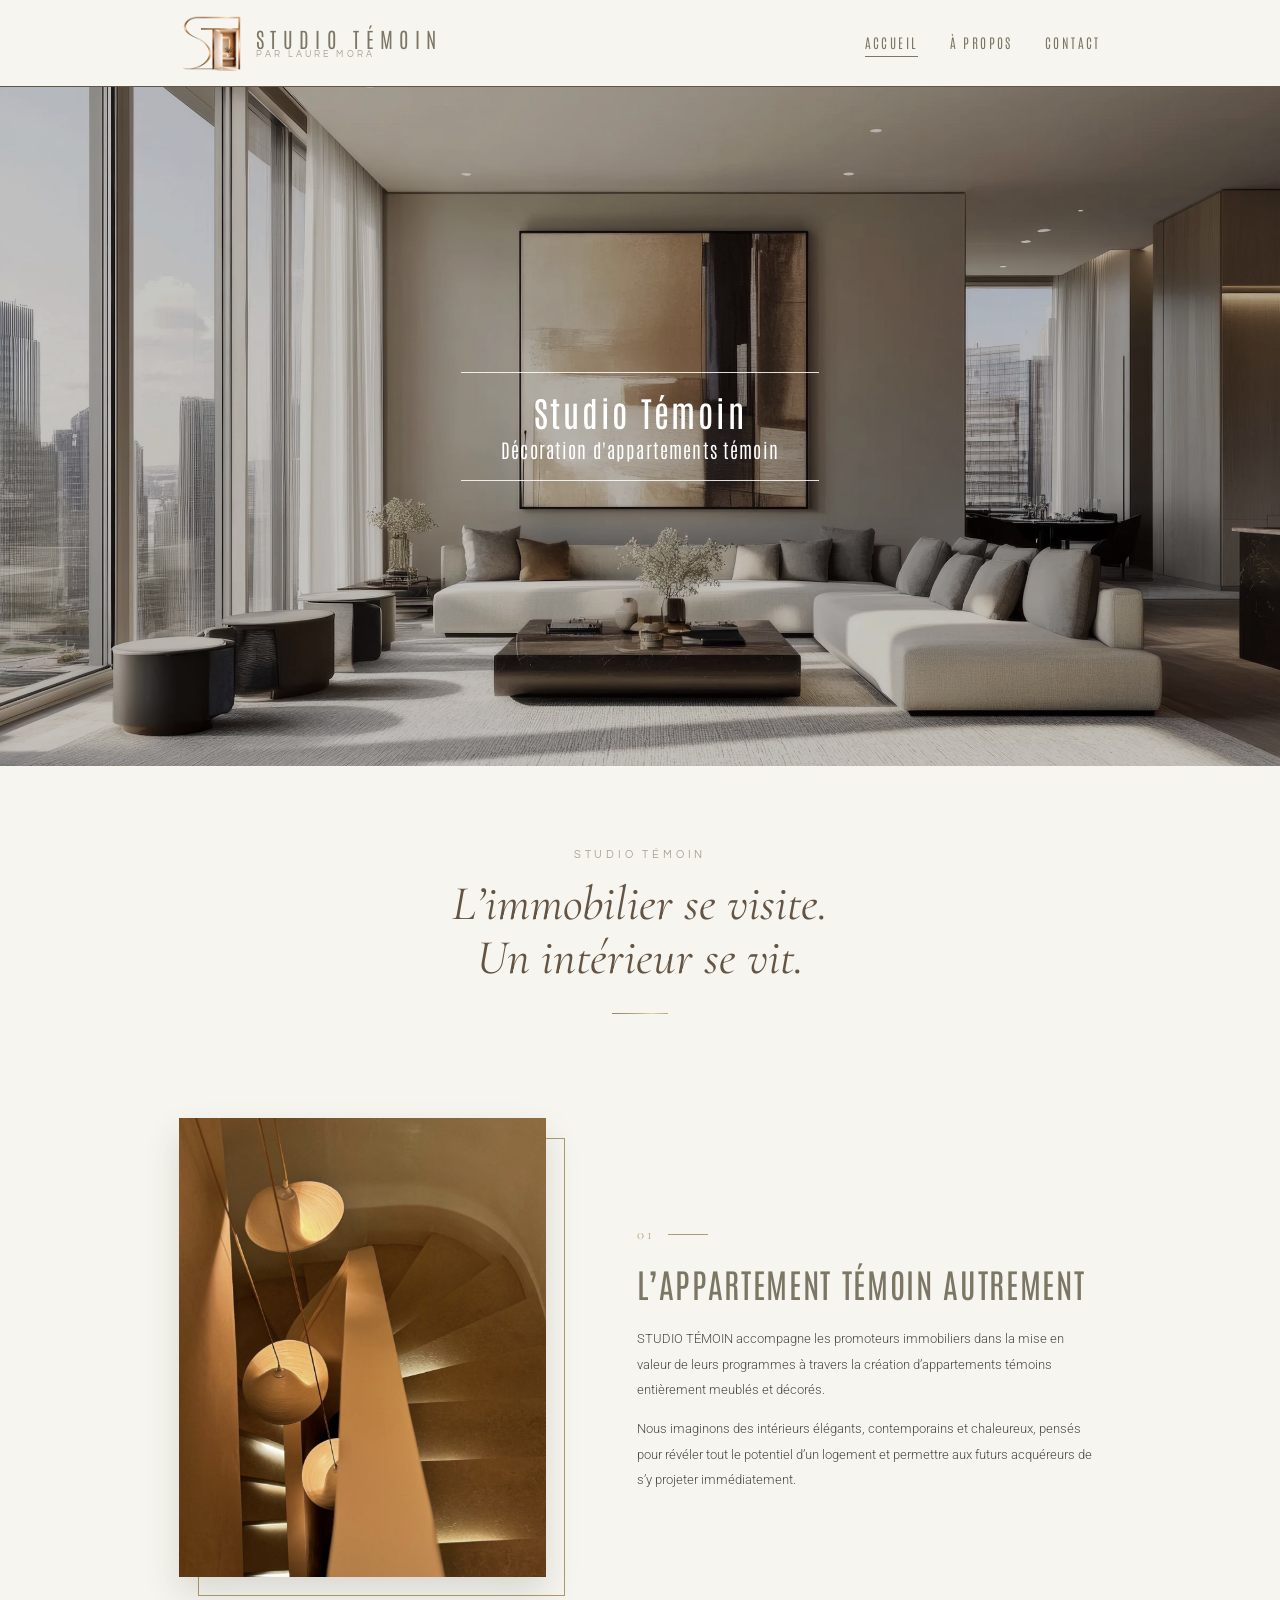
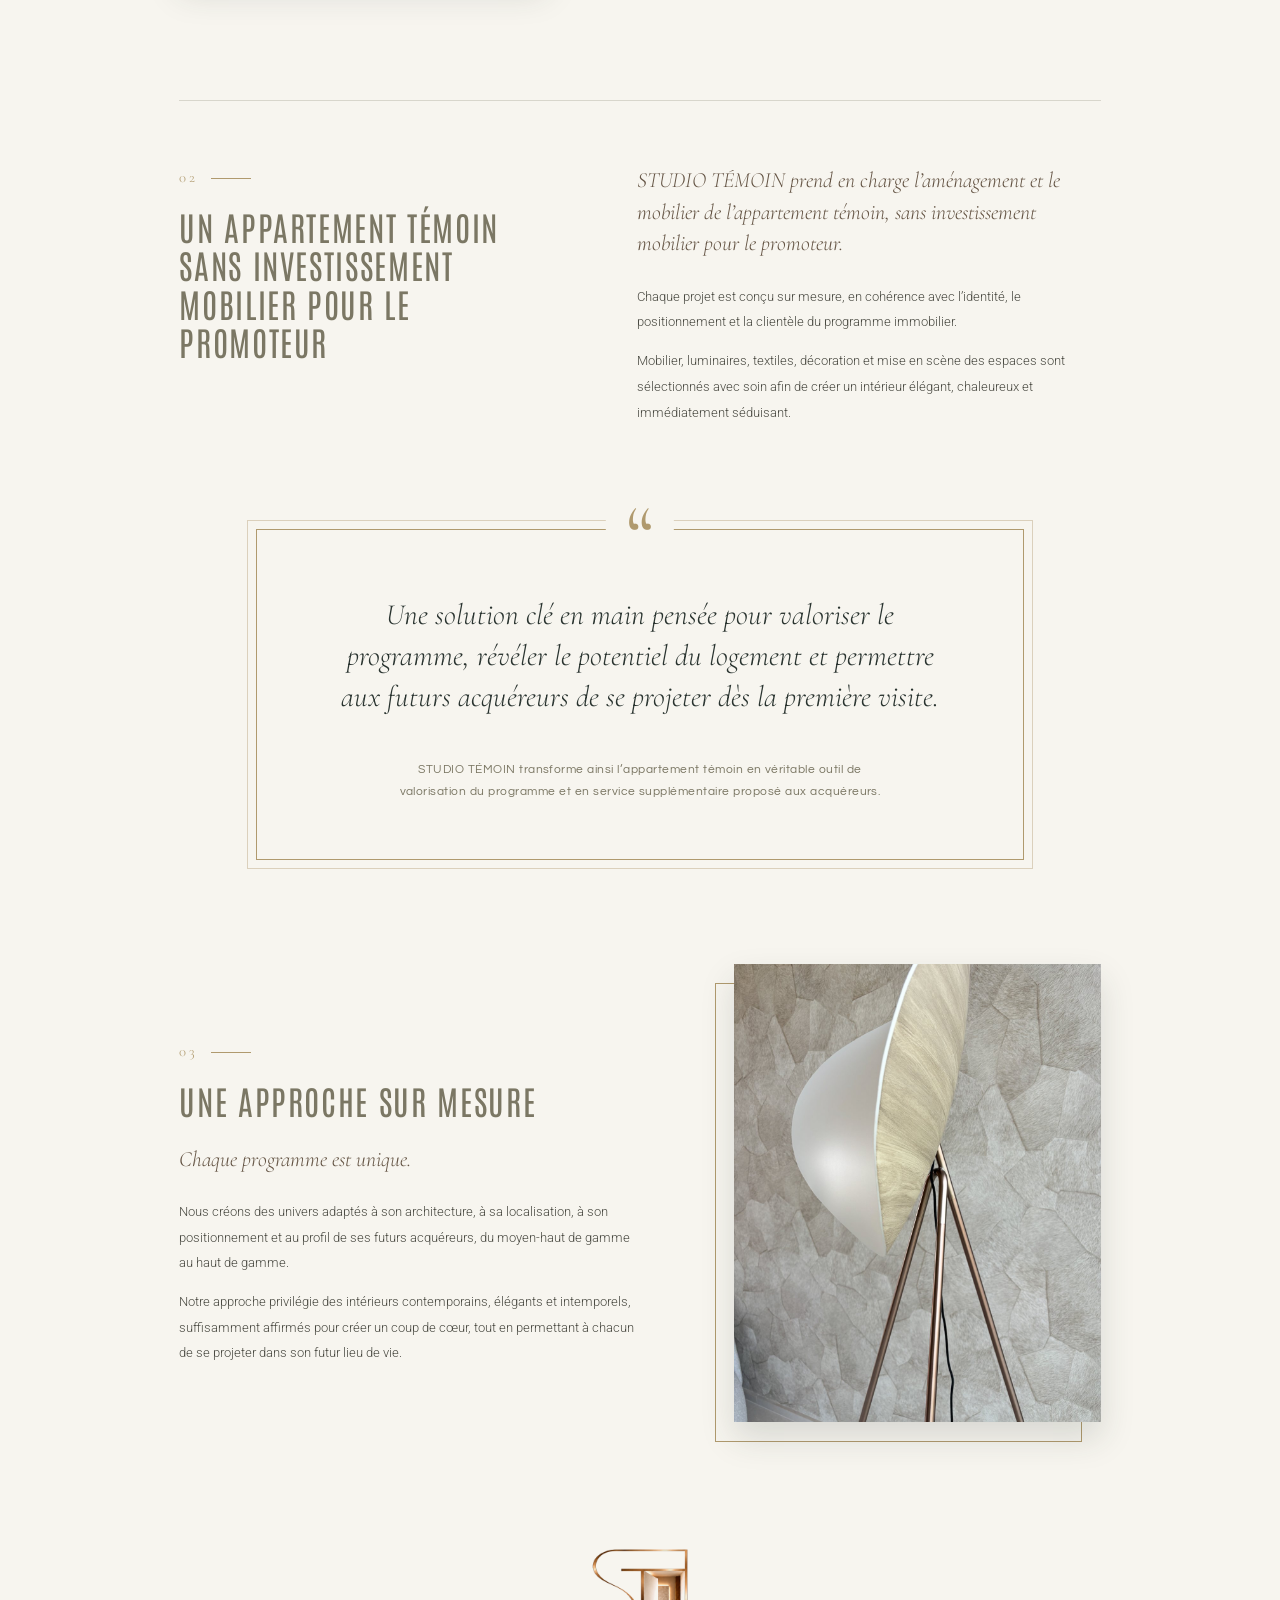
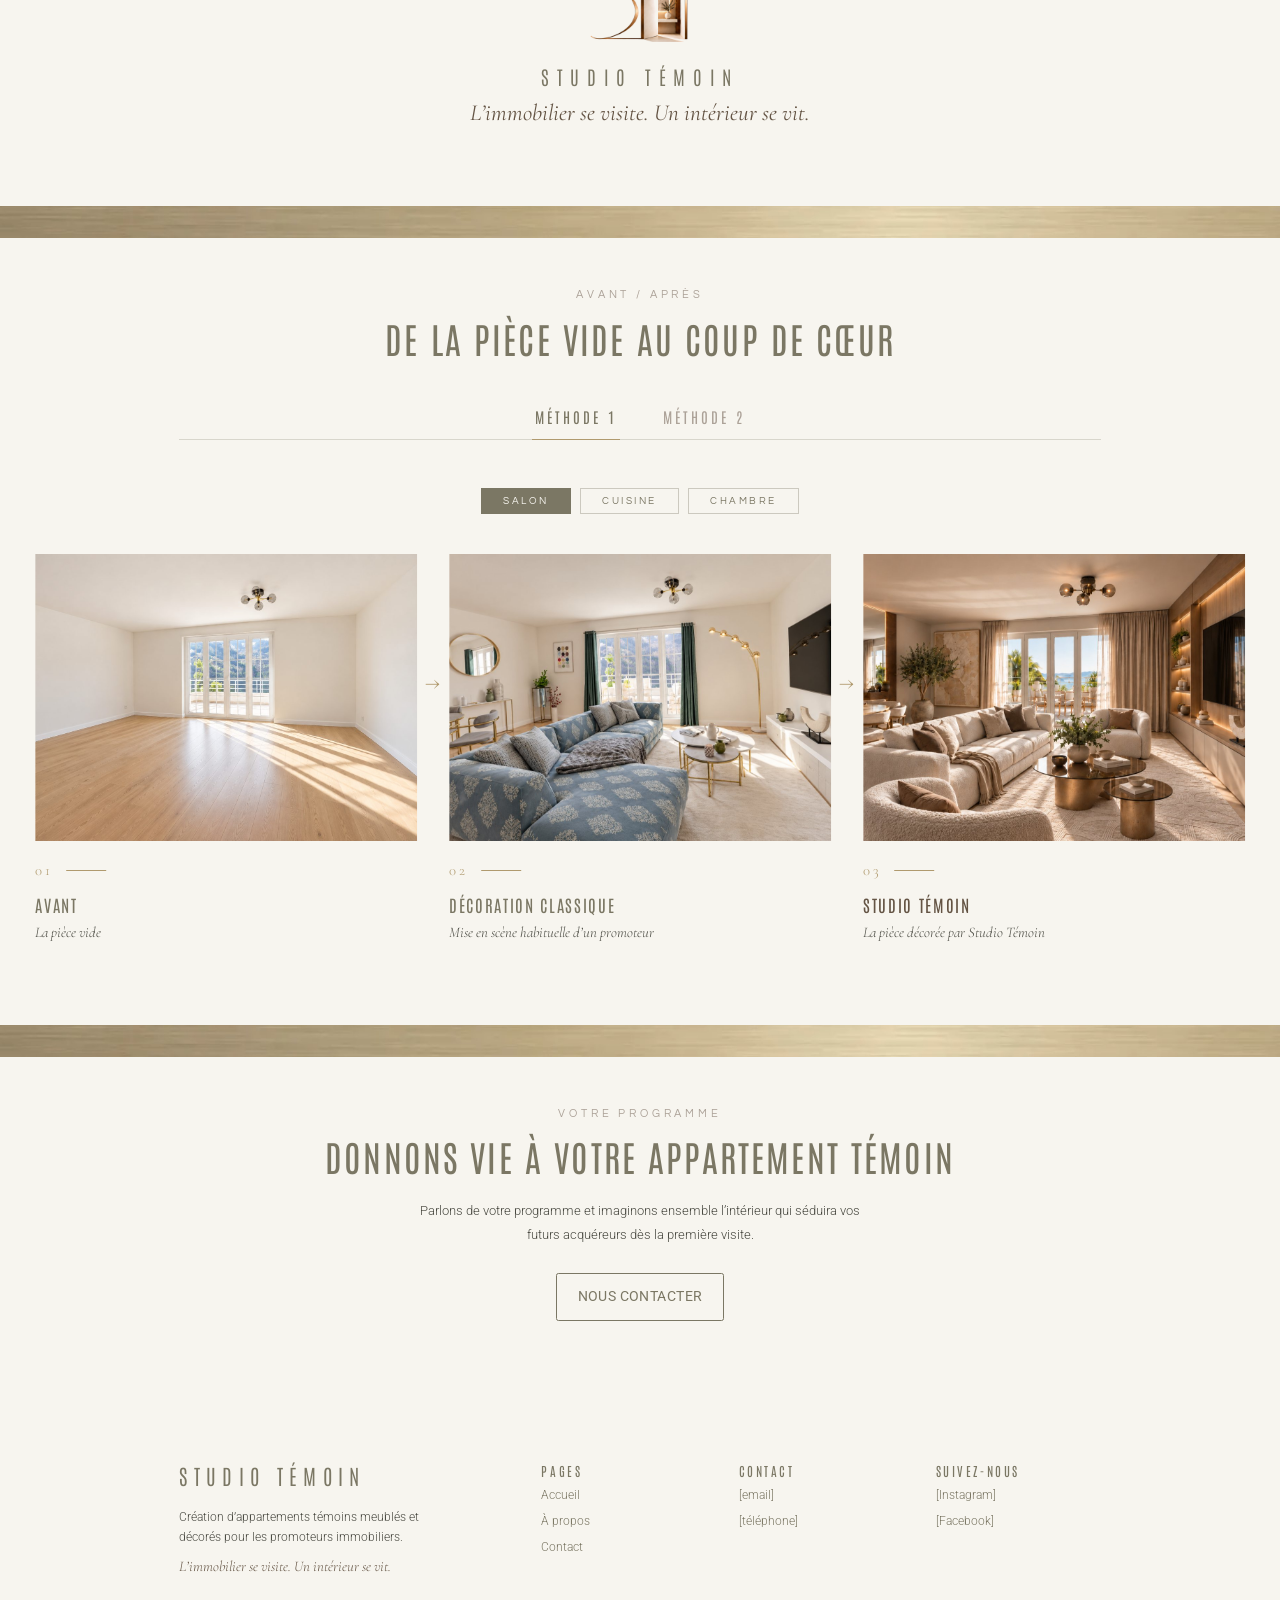
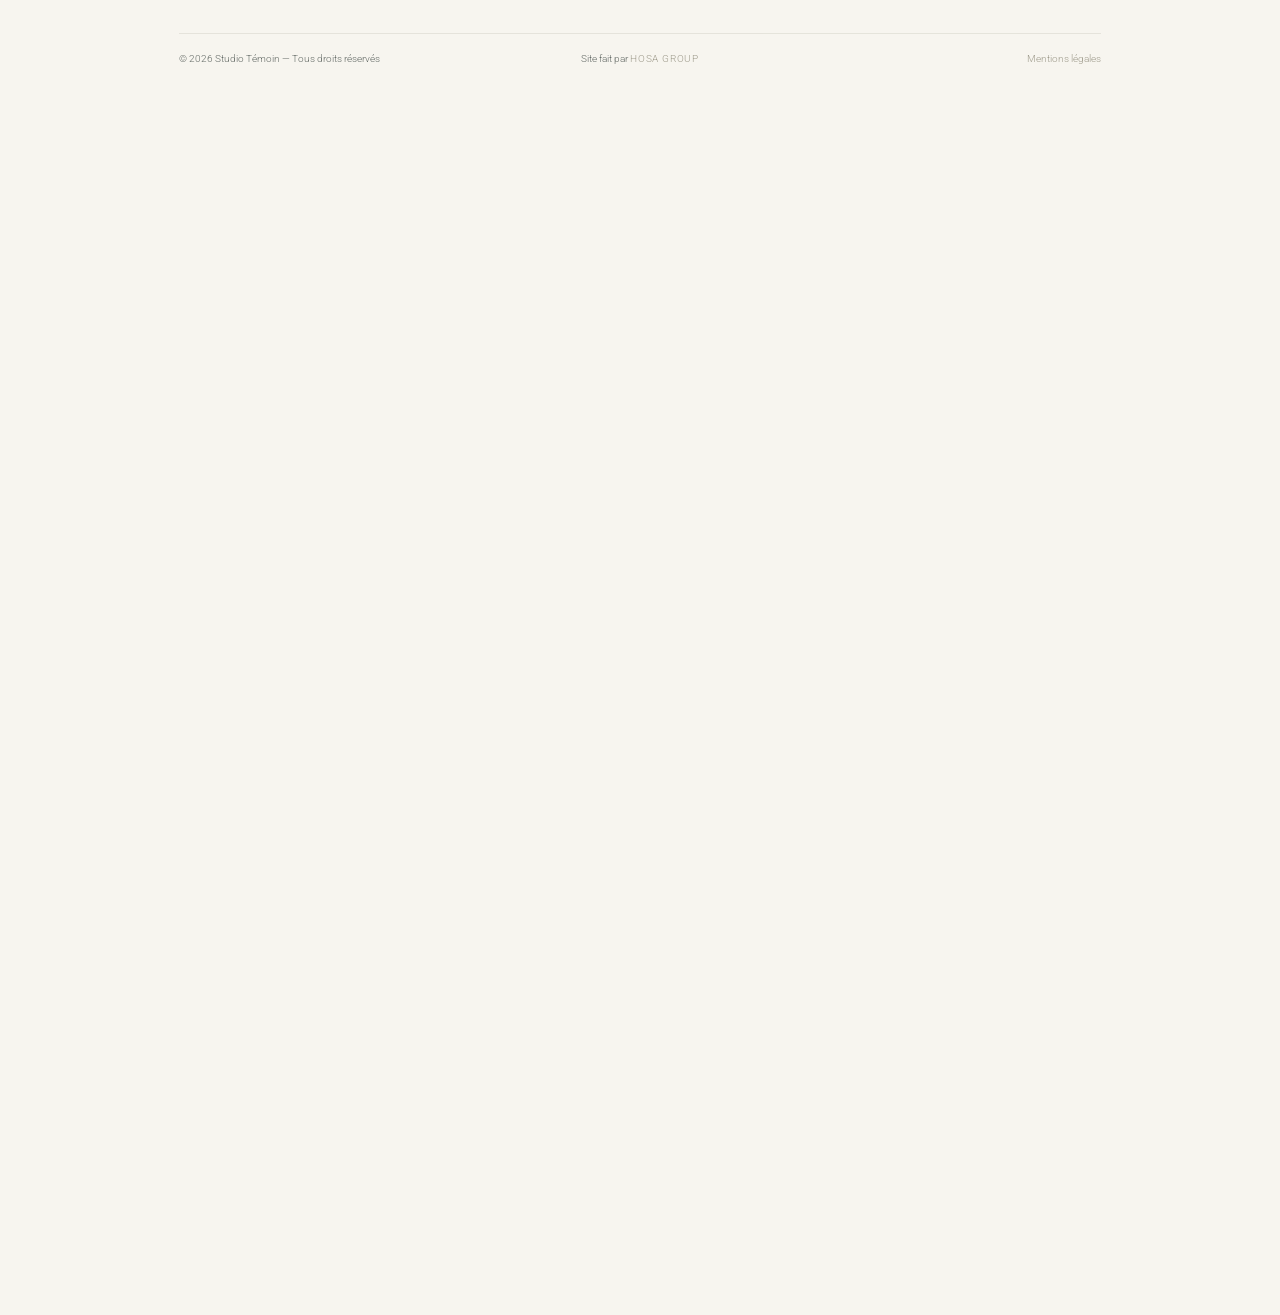
==== commit 5e73f2a9: "Implement code changes to enhance functionality and improve performance" ====
--- a/index.html
+++ b/index.html
@@ -330,6 +330,7 @@
       </div>
       <div class="footer-bottom">
         <span>© <span id="year"></span> Studio Témoin — Tous droits réservés</span>
+        <span class="footer-credit">Site fait par <a href="https://hosa-group.fr/" target="_blank" rel="noopener">HOSA GROUP</a></span>
         <a href="#">Mentions légales</a>
       </div>
     </div>
--- a/css/style.css
+++ b/css/style.css
@@ -51,6 +51,7 @@
   font-weight: 300;
   font-size: 1rem;
   line-height: 1.7;
+  hyphens: none;           /* jamais de mot coupé avec un tiret en fin de ligne */
 }
 
 img { max-width: 100%; display: block; }
@@ -714,19 +715,65 @@
 }
 
 /* ---------- Contact ---------- */
-.contact-info { list-style: none; padding: 0; margin: 0; }
-.contact-info li { margin-bottom: 1.6rem; }
+.contact-opening { max-width: 760px; margin: 0 auto 100px; }
+.contact-opening .cta-text { margin: 36px auto 0; }
+
+.contact-grid {
+  display: grid;
+  grid-template-columns: 4fr 7fr;
+  gap: 80px;
+  align-items: start;
+}
+
+.contact-info { list-style: none; padding: 0; margin: 0 0 60px; }
+.contact-info li { margin-bottom: 2.4rem; }
+.contact-info .pres-num { margin-bottom: 10px; }
 .contact-info strong {
   display: block;
   font-family: var(--font-title);
   font-weight: 400;
-  text-transform: uppercase;
-  letter-spacing: .15em;
-  color: var(--olive);
-}
-
-.form { display: grid; gap: 20px; }
-.form-row { display: grid; grid-template-columns: 1fr 1fr; gap: 20px; }
+  font-size: 1.3rem;
+  text-transform: uppercase;
+  letter-spacing: .1em;
+  color: var(--olive);
+  margin-bottom: 4px;
+}
+.contact-info a,
+.contact-info span:not(.pres-num) { color: #4a4a42; font-size: 1.05rem; }
+.contact-info a:hover { color: var(--gold); }
+
+.contact-portrait { margin: 0; max-width: 260px; }
+.contact-portrait img {
+  width: 100%;
+  height: auto;
+  aspect-ratio: 4 / 5;
+  object-fit: cover;
+  box-shadow: 0 20px 40px rgba(41, 51, 47, .15);
+}
+.contact-portrait figcaption {
+  margin-top: 18px;
+  font-family: var(--font-serif);
+  font-style: italic;
+  font-size: 1.4rem;
+  color: var(--brown);
+}
+.contact-portrait small {
+  display: block;
+  font-family: var(--font-accent);
+  font-style: normal;
+  font-size: .75rem;
+  text-transform: uppercase;
+  letter-spacing: .25em;
+  color: var(--olive-light);
+}
+
+/* Formulaire dans un cadre fin, champs soulignés */
+.contact-form {
+  border: 1px solid var(--line);
+  padding: 70px 70px 50px;
+}
+.form { display: grid; gap: 34px; }
+.form-row { display: grid; grid-template-columns: 1fr 1fr; gap: 34px; }
 .form label {
   display: block;
   font-family: var(--font-accent);
@@ -734,20 +781,32 @@
   text-transform: uppercase;
   letter-spacing: .2em;
   color: var(--olive);
-  margin-bottom: 6px;
+  margin-bottom: 4px;
 }
 .form input,
 .form textarea {
   width: 100%;
-  padding: 14px 16px;
-  border: 1px solid rgba(123, 119, 100, .35);
-  background: var(--white);
+  padding: 10px 0;
+  border: 0;
+  border-bottom: 1px solid rgba(123, 119, 100, .4);
+  border-radius: 0;
+  background: transparent;
   font: inherit;
   color: var(--dark);
+  transition: border-color .3s;
 }
 .form input:focus,
-.form textarea:focus { outline: none; border-color: var(--olive); }
-.form textarea { min-height: 180px; resize: vertical; }
+.form textarea:focus { outline: none; border-bottom-color: var(--gold); }
+.form textarea { min-height: 160px; resize: vertical; }
+.form .btn-gold { background: transparent; cursor: pointer; }
+
+.contact-submit {
+  display: flex;
+  align-items: center;
+  justify-content: space-between;
+  margin-top: 10px;
+}
+.contact-submit img { width: 90px; height: auto; }
 
 /* ---------- Pied de page ---------- */
 .site-footer {
@@ -780,12 +839,62 @@
   margin-top: 50px;
   padding-top: 20px;
   border-top: 1px solid rgba(123, 119, 100, .2);
-  display: flex;
-  justify-content: space-between;
+  /* © à gauche, crédit au centre, mentions à droite */
+  display: grid;
+  grid-template-columns: 1fr auto 1fr;
+  align-items: center;
   gap: 16px;
   opacity: .7;
   font-size: .8rem;
 }
+
+/* ---------- Page À propos : bloc présentation ---------- */
+.bio {
+  position: relative;
+  display: grid;
+  grid-template-columns: 1fr 340px;
+  align-items: end;
+  margin-bottom: 60px;
+}
+.bio-text {
+  grid-column: 1 / -1;
+  grid-row: 1;
+  border: 1px solid var(--line);
+  padding: 90px calc(340px + 60px) 70px 80px;
+  color: var(--olive);
+}
+.bio-text h1 {
+  font-size: clamp(2rem, calc(3vw / var(--zoom)), 2.6rem);
+  text-transform: none;
+  letter-spacing: .01em;
+  margin-bottom: 1em;
+}
+.bio-text p {
+  text-align: justify;
+  line-height: 1.9;
+  margin-bottom: .6em;
+}
+.bio-logo {
+  width: 110px;
+  height: auto;
+  margin: 40px 0 0 auto;
+}
+.bio-photo {
+  grid-column: 2;
+  grid-row: 1;
+  width: 100%;
+  height: auto;
+  margin: 0 -60px -60px 0;
+  justify-self: end;
+  box-shadow: 0 20px 40px rgba(41, 51, 47, .25);
+}
+
+.footer-bottom > :last-child { justify-self: end; }
+
+/* Crédit agence, au centre de la dernière ligne */
+.footer-credit { text-align: center; }
+.footer-credit a { color: var(--olive); letter-spacing: .08em; }
+.footer-credit a:hover { color: var(--gold); }
 
 /* ---------- Responsive ---------- */
 @media (max-width: 900px) {
@@ -821,6 +930,14 @@
   .pres-block,
   .pres-block--reverse { grid-template-columns: 1fr; gap: 50px; }
   .pres-block--reverse .framed { order: 0; }
+  .bio { grid-template-columns: 1fr; margin-bottom: 0; }
+  .contact-opening { margin-bottom: 60px; }
+  .contact-grid { grid-template-columns: 1fr; gap: 60px; }
+  .contact-side { display: grid; grid-template-columns: 1fr 1fr; gap: 40px; align-items: start; }
+  .contact-info { margin: 0; }
+  .contact-form { padding: 44px 28px 34px; }
+  .bio-text { grid-column: 1; padding: 50px 28px 40px; }
+  .bio-photo { grid-column: 1; grid-row: 2; max-width: 340px; margin: -20px auto 0; justify-self: center; }
   .pres-block--ruled { padding-top: 60px; }
   .pres-quote { padding: 60px 28px 44px; outline-offset: 6px; }
   .compare { grid-template-columns: 1fr; gap: 50px; width: 100%; margin-left: 0; transform: none; }
@@ -842,6 +959,8 @@
   .logo { font-size: 1.2rem; }
   .site-header .logo img { height: 52px; }
   .form-row,
-  .footer-grid { grid-template-columns: 1fr; }
-  .footer-bottom { flex-direction: column; }
-}
+  .footer-grid,
+  .contact-side { grid-template-columns: 1fr; }
+  .footer-bottom { grid-template-columns: 1fr; justify-items: start; }
+  .footer-bottom > :last-child { justify-self: start; }
+}
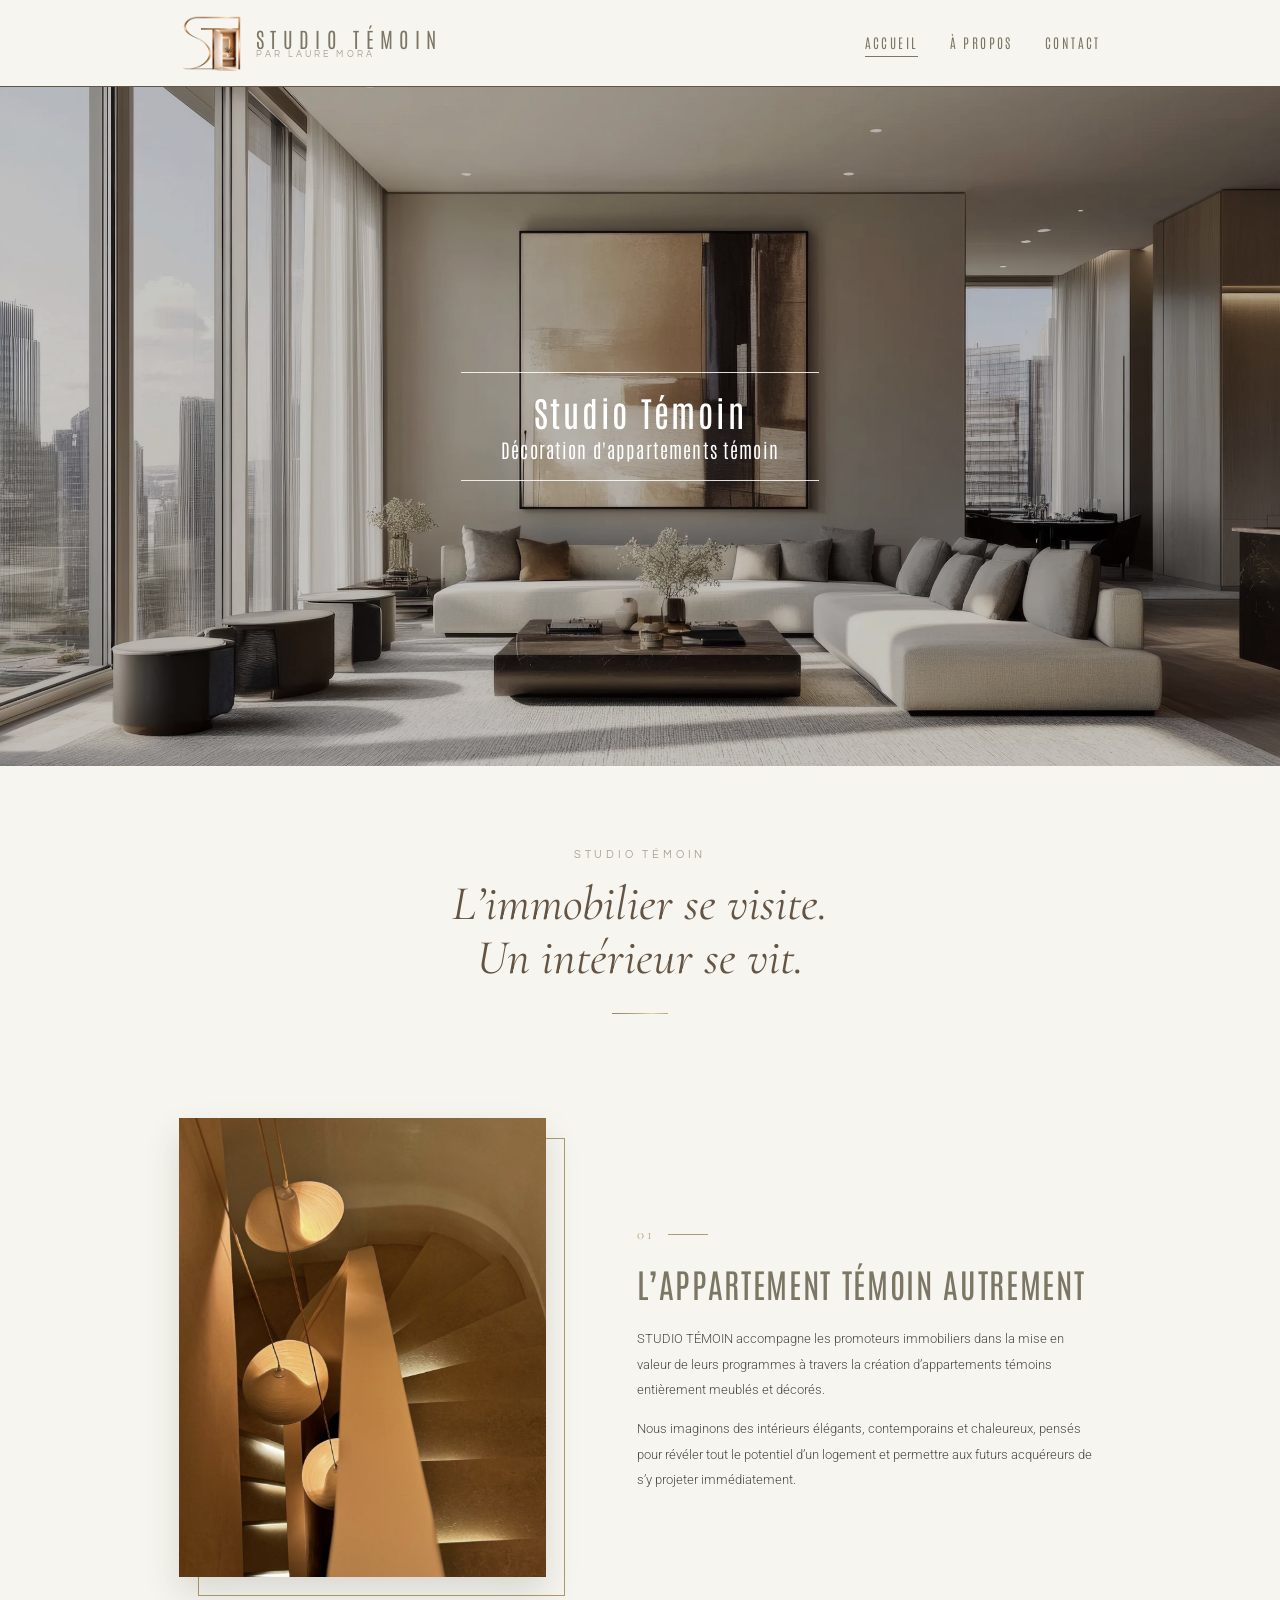
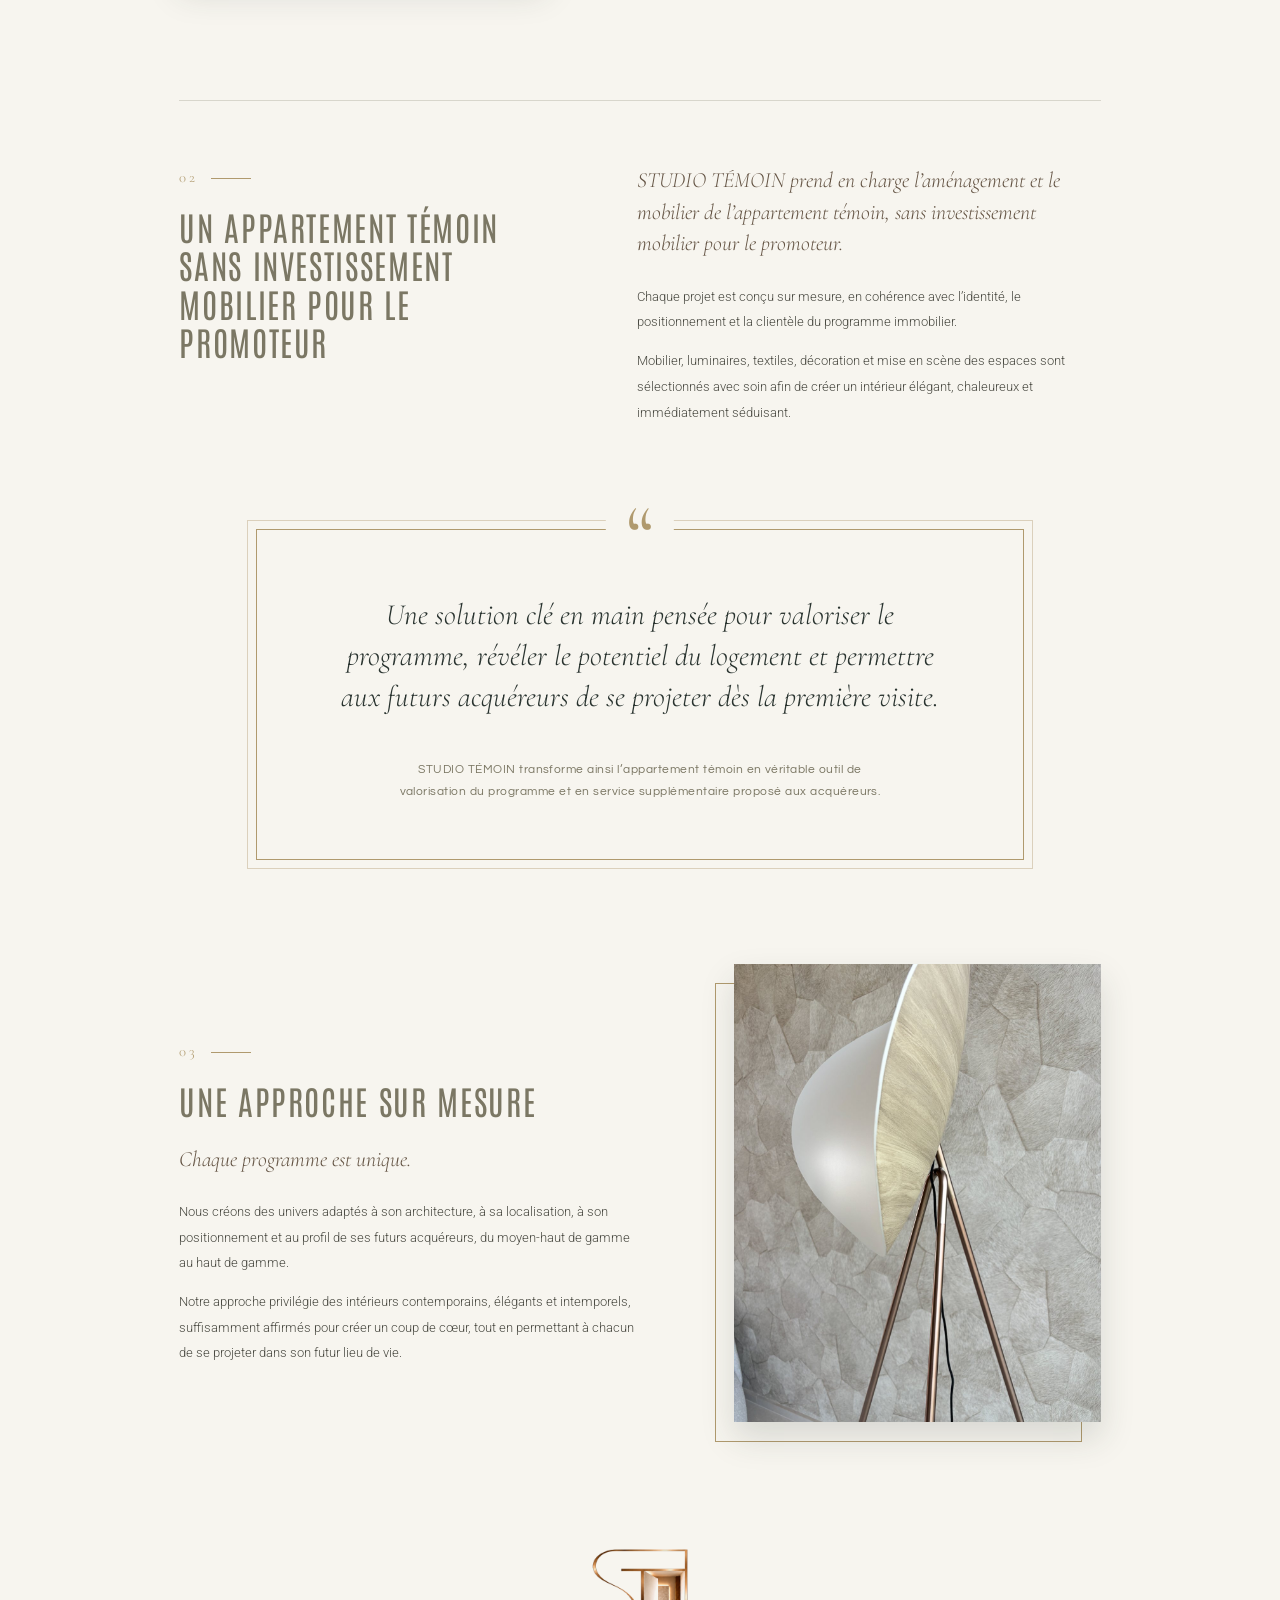
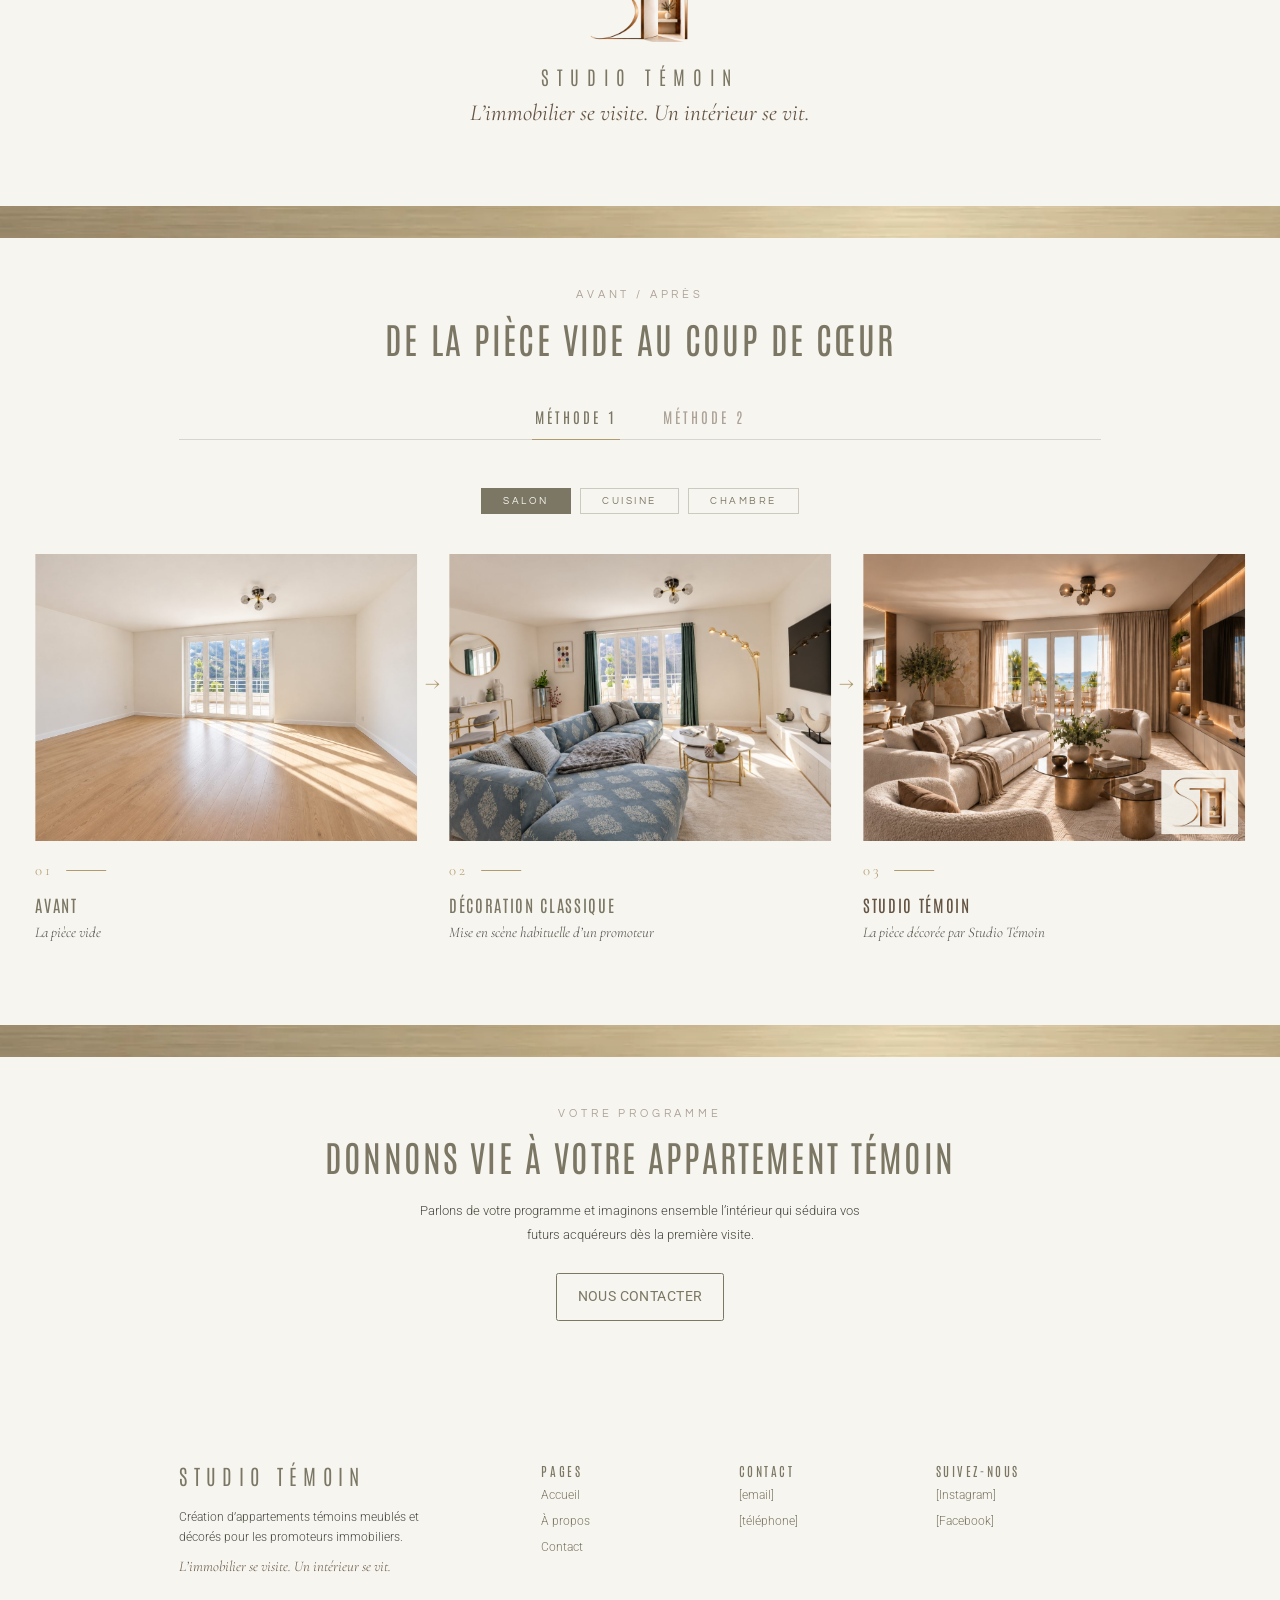
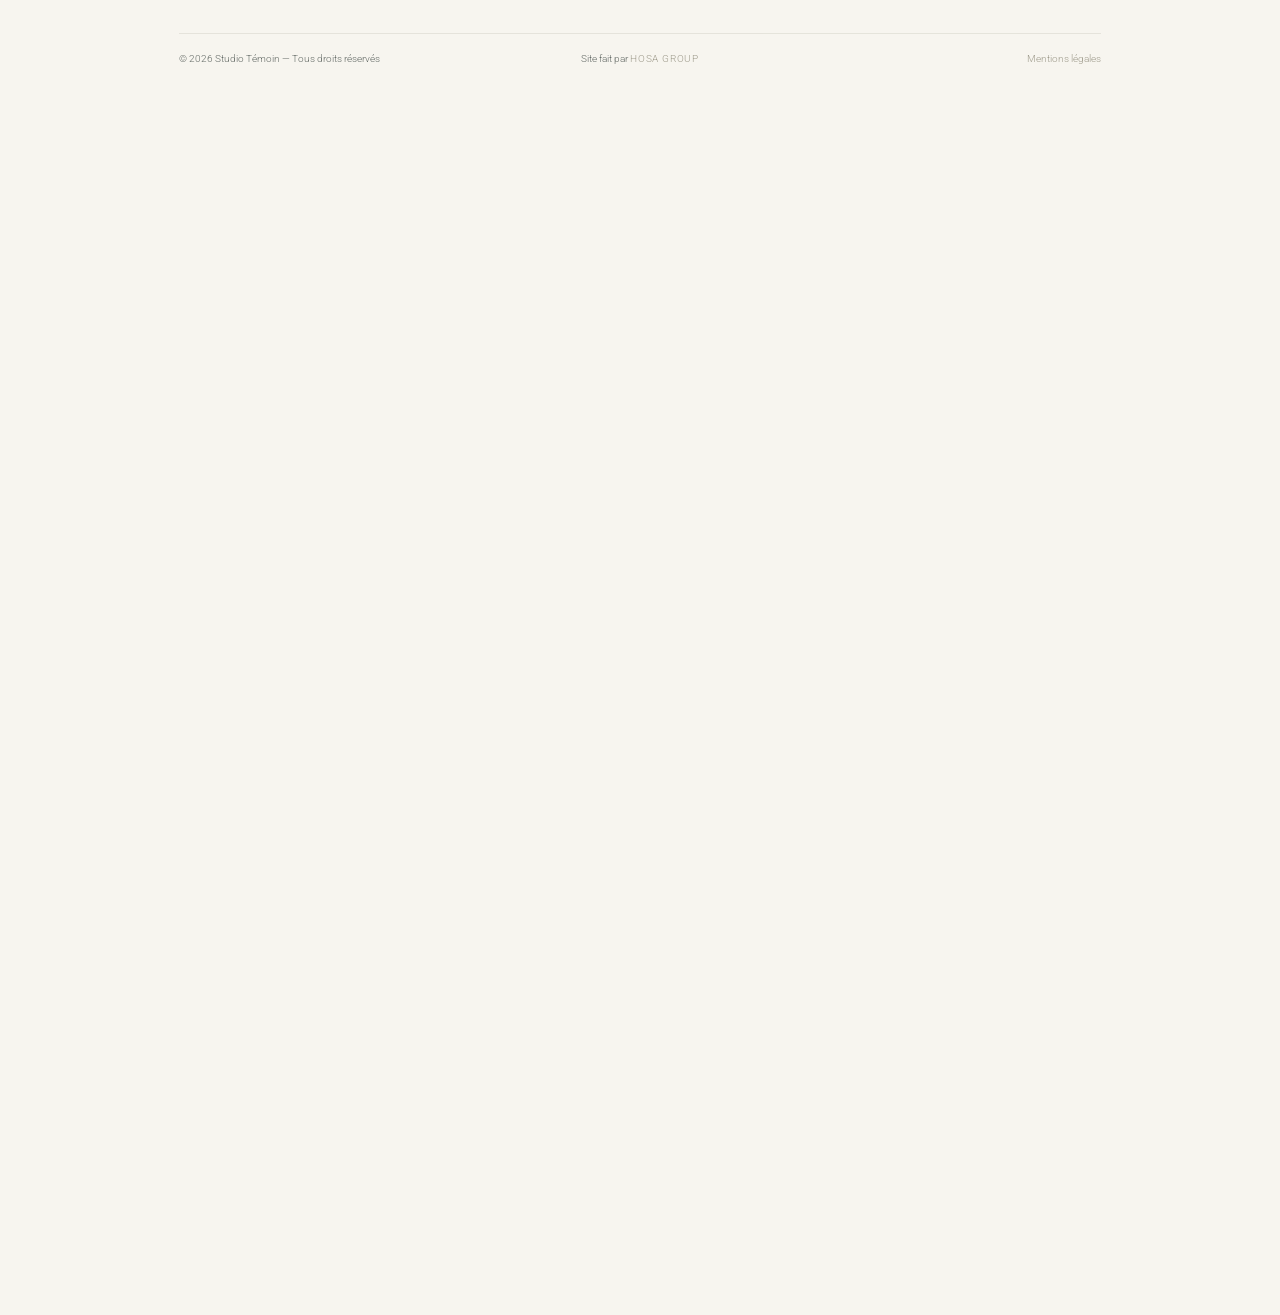
==== commit 15e335c7: "Ajuster la durée de transition du carrousel à 3 secondes et ajouter le logo Studio Témoin sur les im" ====
--- a/index.html
+++ b/index.html
@@ -165,6 +165,7 @@
               <figure class="compare-step compare-step--highlight">
                 <div class="compare-media">
                   <img src="images/salon-3-studio-temoin.jpg" alt="Salon — la pièce décorée par studio témoin" loading="lazy">
+                  <img class="photo-logo" src="images/logo-monogramme.png" alt="" width="300" height="256" loading="lazy">
                 </div>
                 <figcaption>
                   <span class="pres-num">03</span>
@@ -199,6 +200,7 @@
               <figure class="compare-step compare-step--highlight">
                 <div class="compare-media">
                   <img src="images/cuisine-3-studio-temoin.jpg" alt="Cuisine — la pièce décorée par studio témoin" loading="lazy">
+                  <img class="photo-logo" src="images/logo-monogramme.png" alt="" width="300" height="256" loading="lazy">
                 </div>
                 <figcaption>
                   <span class="pres-num">03</span>
@@ -233,6 +235,7 @@
               <figure class="compare-step compare-step--highlight">
                 <div class="compare-media">
                   <img src="images/chambre-3-studio-temoin.jpg" alt="Chambre — la pièce décorée par studio témoin" loading="lazy">
+                  <img class="photo-logo" src="images/logo-monogramme.png" alt="" width="300" height="256" loading="lazy">
                 </div>
                 <figcaption>
                   <span class="pres-num">03</span>
@@ -253,6 +256,7 @@
           <div class="room-panel" role="tabpanel" id="room2-salon">
             <div class="reveal" style="--pos: 100%">
               <img class="reveal-after" src="images/salon-3-studio-temoin.jpg" alt="Salon décoré par Studio Témoin" loading="lazy">
+              <img class="photo-logo" src="images/logo-monogramme.png" alt="" width="300" height="256" loading="lazy">
               <img class="reveal-before" src="images/salon-2-promoteur.jpg" alt="Salon en décoration classique de promoteur" loading="lazy">
               <span class="reveal-label reveal-label--before">Décoration classique</span>
               <span class="reveal-label reveal-label--after">Studio Témoin</span>
@@ -263,6 +267,7 @@
           <div class="room-panel" role="tabpanel" id="room2-cuisine" hidden>
             <div class="reveal" style="--pos: 100%">
               <img class="reveal-after" src="images/cuisine-3-studio-temoin.jpg" alt="Cuisine décoré par Studio Témoin" loading="lazy">
+              <img class="photo-logo" src="images/logo-monogramme.png" alt="" width="300" height="256" loading="lazy">
               <img class="reveal-before" src="images/cuisine-2-promoteur.jpg" alt="Cuisine en décoration classique de promoteur" loading="lazy">
               <span class="reveal-label reveal-label--before">Décoration classique</span>
               <span class="reveal-label reveal-label--after">Studio Témoin</span>
@@ -273,6 +278,7 @@
           <div class="room-panel" role="tabpanel" id="room2-chambre" hidden>
             <div class="reveal" style="--pos: 100%">
               <img class="reveal-after" src="images/chambre-3-studio-temoin.jpg" alt="Chambre décoré par Studio Témoin" loading="lazy">
+              <img class="photo-logo" src="images/logo-monogramme.png" alt="" width="300" height="256" loading="lazy">
               <img class="reveal-before" src="images/chambre-2-promoteur.jpg" alt="Chambre en décoration classique de promoteur" loading="lazy">
               <span class="reveal-label reveal-label--before">Décoration classique</span>
               <span class="reveal-label reveal-label--after">Studio Témoin</span>
--- a/css/style.css
+++ b/css/style.css
@@ -280,7 +280,7 @@
   height: 100%;
   object-fit: cover;
   opacity: 0;
-  transition: opacity 1.5s ease-in-out;
+  transition: opacity 1s ease-in-out;
 }
 .slide.is-active { opacity: 1; }
 /* Léger voile pour garder le texte blanc lisible sur les photos claires */
@@ -604,6 +604,23 @@
 .compare-step:hover .compare-media img { transform: scale(1.04); }
 /* Photos verticales (chambre) recadrées au même format, centrées sur le lit */
 .compare--portrait .compare-media img { object-position: center 70%; }
+
+/* Logo Studio Témoin en bas à droite des photos finales */
+.compare-media { position: relative; }
+.compare-media .photo-logo,
+.reveal .photo-logo,
+.compare-step:hover .compare-media .photo-logo {
+  position: absolute;
+  inset: auto 8px 8px auto;
+  width: 96px;
+  height: auto;
+  aspect-ratio: auto;
+  padding: 8px 10px;
+  background: rgba(247, 245, 239, .9);
+  transform: none;
+  pointer-events: none;
+}
+.reveal .photo-logo { inset: auto 14px 14px auto; width: 128px; padding: 12px 14px; }
 
 .compare-step figcaption { padding-top: 22px; }
 .compare-step figcaption .pres-num { margin-bottom: 10px; }
